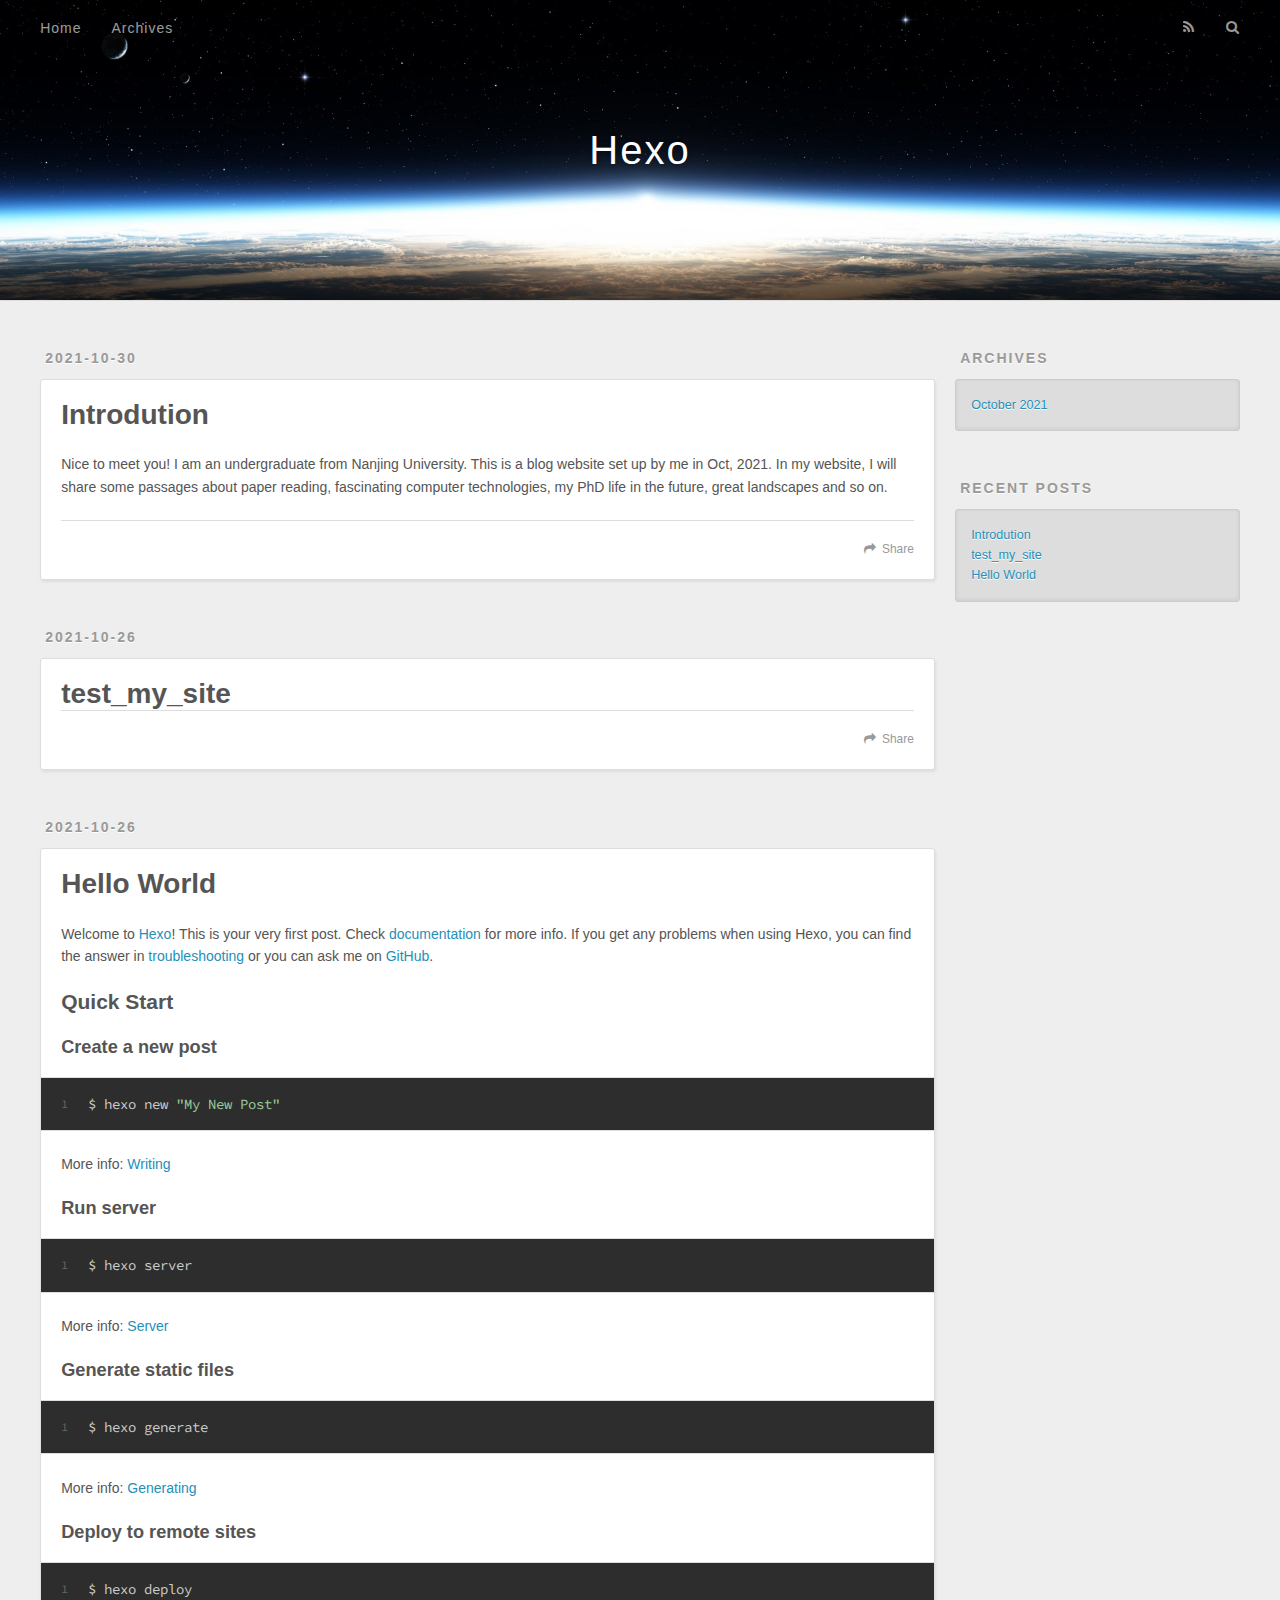
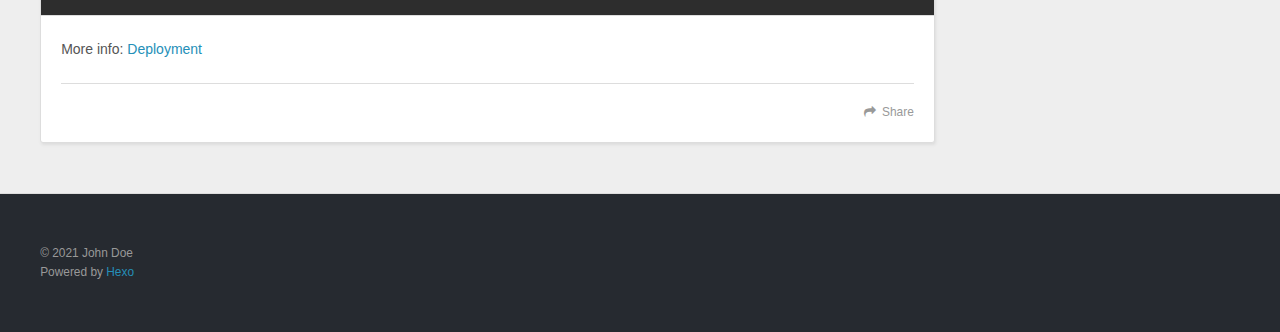
==== index.html @ 1143fb57 "Site updated: 2021-10-30 16:58:12" ====
<!DOCTYPE html>
<html>
<head>
  <meta charset="utf-8">
  

  
  <title>Hexo</title>
  <meta name="viewport" content="width=device-width, initial-scale=1, maximum-scale=1">
  <meta property="og:type" content="website">
<meta property="og:title" content="Hexo">
<meta property="og:url" content="http://example.com/index.html">
<meta property="og:site_name" content="Hexo">
<meta property="og:locale" content="en_US">
<meta property="article:author" content="John Doe">
<meta name="twitter:card" content="summary">
  
    <link rel="alternate" href="/atom.xml" title="Hexo" type="application/atom+xml">
  
  
    <link rel="icon" href="/favicon.png">
  
  
    <link href="//fonts.googleapis.com/css?family=Source+Code+Pro" rel="stylesheet" type="text/css">
  
  
<link rel="stylesheet" href="/css/style.css">

<meta name="generator" content="Hexo 5.4.0"></head>

<body>
  <div id="container">
    <div id="wrap">
      <header id="header">
  <div id="banner"></div>
  <div id="header-outer" class="outer">
    <div id="header-title" class="inner">
      <h1 id="logo-wrap">
        <a href="/" id="logo">Hexo</a>
      </h1>
      
    </div>
    <div id="header-inner" class="inner">
      <nav id="main-nav">
        <a id="main-nav-toggle" class="nav-icon"></a>
        
          <a class="main-nav-link" href="/">Home</a>
        
          <a class="main-nav-link" href="/archives">Archives</a>
        
      </nav>
      <nav id="sub-nav">
        
          <a id="nav-rss-link" class="nav-icon" href="/atom.xml" title="RSS Feed"></a>
        
        <a id="nav-search-btn" class="nav-icon" title="Search"></a>
      </nav>
      <div id="search-form-wrap">
        <form action="//google.com/search" method="get" accept-charset="UTF-8" class="search-form"><input type="search" name="q" class="search-form-input" placeholder="Search"><button type="submit" class="search-form-submit">&#xF002;</button><input type="hidden" name="sitesearch" value="http://example.com"></form>
      </div>
    </div>
  </div>
</header>
      <div class="outer">
        <section id="main">
  
    <article id="post-Introdution" class="article article-type-post" itemscope itemprop="blogPost">
  <div class="article-meta">
    <a href="/2021/10/30/Introdution/" class="article-date">
  <time datetime="2021-10-30T08:50:25.000Z" itemprop="datePublished">2021-10-30</time>
</a>
    
  </div>
  <div class="article-inner">
    
    
      <header class="article-header">
        
  
    <h1 itemprop="name">
      <a class="article-title" href="/2021/10/30/Introdution/">Introdution</a>
    </h1>
  

      </header>
    
    <div class="article-entry" itemprop="articleBody">
      
        <p>Nice to meet you! I am an undergraduate from Nanjing University. This is a blog website set up by me in Oct, 2021. In my website, I will share some passages about paper reading, fascinating computer technologies, my PhD life in the future, great landscapes and so on.</p>

      
    </div>
    <footer class="article-footer">
      <a data-url="http://example.com/2021/10/30/Introdution/" data-id="ckvdkkvrv0000c0wf8b91f8zm" class="article-share-link">Share</a>
      
      
    </footer>
  </div>
  
</article>


  
    <article id="post-test-my-site" class="article article-type-post" itemscope itemprop="blogPost">
  <div class="article-meta">
    <a href="/2021/10/26/test-my-site/" class="article-date">
  <time datetime="2021-10-26T13:44:28.000Z" itemprop="datePublished">2021-10-26</time>
</a>
    
  </div>
  <div class="article-inner">
    
    
      <header class="article-header">
        
  
    <h1 itemprop="name">
      <a class="article-title" href="/2021/10/26/test-my-site/">test_my_site</a>
    </h1>
  

      </header>
    
    <div class="article-entry" itemprop="articleBody">
      
        
      
    </div>
    <footer class="article-footer">
      <a data-url="http://example.com/2021/10/26/test-my-site/" data-id="ckvdivltd0001nwwf3tfne2uu" class="article-share-link">Share</a>
      
      
    </footer>
  </div>
  
</article>


  
    <article id="post-hello-world" class="article article-type-post" itemscope itemprop="blogPost">
  <div class="article-meta">
    <a href="/2021/10/26/hello-world/" class="article-date">
  <time datetime="2021-10-26T13:43:31.208Z" itemprop="datePublished">2021-10-26</time>
</a>
    
  </div>
  <div class="article-inner">
    
    
      <header class="article-header">
        
  
    <h1 itemprop="name">
      <a class="article-title" href="/2021/10/26/hello-world/">Hello World</a>
    </h1>
  

      </header>
    
    <div class="article-entry" itemprop="articleBody">
      
        <p>Welcome to <a target="_blank" rel="noopener" href="https://hexo.io/">Hexo</a>! This is your very first post. Check <a target="_blank" rel="noopener" href="https://hexo.io/docs/">documentation</a> for more info. If you get any problems when using Hexo, you can find the answer in <a target="_blank" rel="noopener" href="https://hexo.io/docs/troubleshooting.html">troubleshooting</a> or you can ask me on <a target="_blank" rel="noopener" href="https://github.com/hexojs/hexo/issues">GitHub</a>.</p>
<h2 id="Quick-Start"><a href="#Quick-Start" class="headerlink" title="Quick Start"></a>Quick Start</h2><h3 id="Create-a-new-post"><a href="#Create-a-new-post" class="headerlink" title="Create a new post"></a>Create a new post</h3><figure class="highlight bash"><table><tr><td class="gutter"><pre><span class="line">1</span><br></pre></td><td class="code"><pre><span class="line">$ hexo new <span class="string">&quot;My New Post&quot;</span></span><br></pre></td></tr></table></figure>

<p>More info: <a target="_blank" rel="noopener" href="https://hexo.io/docs/writing.html">Writing</a></p>
<h3 id="Run-server"><a href="#Run-server" class="headerlink" title="Run server"></a>Run server</h3><figure class="highlight bash"><table><tr><td class="gutter"><pre><span class="line">1</span><br></pre></td><td class="code"><pre><span class="line">$ hexo server</span><br></pre></td></tr></table></figure>

<p>More info: <a target="_blank" rel="noopener" href="https://hexo.io/docs/server.html">Server</a></p>
<h3 id="Generate-static-files"><a href="#Generate-static-files" class="headerlink" title="Generate static files"></a>Generate static files</h3><figure class="highlight bash"><table><tr><td class="gutter"><pre><span class="line">1</span><br></pre></td><td class="code"><pre><span class="line">$ hexo generate</span><br></pre></td></tr></table></figure>

<p>More info: <a target="_blank" rel="noopener" href="https://hexo.io/docs/generating.html">Generating</a></p>
<h3 id="Deploy-to-remote-sites"><a href="#Deploy-to-remote-sites" class="headerlink" title="Deploy to remote sites"></a>Deploy to remote sites</h3><figure class="highlight bash"><table><tr><td class="gutter"><pre><span class="line">1</span><br></pre></td><td class="code"><pre><span class="line">$ hexo deploy</span><br></pre></td></tr></table></figure>

<p>More info: <a target="_blank" rel="noopener" href="https://hexo.io/docs/one-command-deployment.html">Deployment</a></p>

      
    </div>
    <footer class="article-footer">
      <a data-url="http://example.com/2021/10/26/hello-world/" data-id="ckvdivlt80000nwwfes8xe1aj" class="article-share-link">Share</a>
      
      
    </footer>
  </div>
  
</article>


  


</section>
        
          <aside id="sidebar">
  
    

  
    

  
    
  
    
  <div class="widget-wrap">
    <h3 class="widget-title">Archives</h3>
    <div class="widget">
      <ul class="archive-list"><li class="archive-list-item"><a class="archive-list-link" href="/archives/2021/10/">October 2021</a></li></ul>
    </div>
  </div>


  
    
  <div class="widget-wrap">
    <h3 class="widget-title">Recent Posts</h3>
    <div class="widget">
      <ul>
        
          <li>
            <a href="/2021/10/30/Introdution/">Introdution</a>
          </li>
        
          <li>
            <a href="/2021/10/26/test-my-site/">test_my_site</a>
          </li>
        
          <li>
            <a href="/2021/10/26/hello-world/">Hello World</a>
          </li>
        
      </ul>
    </div>
  </div>

  
</aside>
        
      </div>
      <footer id="footer">
  
  <div class="outer">
    <div id="footer-info" class="inner">
      &copy; 2021 John Doe<br>
      Powered by <a href="http://hexo.io/" target="_blank">Hexo</a>
    </div>
  </div>
</footer>
    </div>
    <nav id="mobile-nav">
  
    <a href="/" class="mobile-nav-link">Home</a>
  
    <a href="/archives" class="mobile-nav-link">Archives</a>
  
</nav>
    

<script src="//ajax.googleapis.com/ajax/libs/jquery/2.0.3/jquery.min.js"></script>


  
<link rel="stylesheet" href="/fancybox/jquery.fancybox.css">

  
<script src="/fancybox/jquery.fancybox.pack.js"></script>




<script src="/js/script.js"></script>




  </div>
</body>
</html>
---- css/style.css ----
body {
  width: 100%;
}
body:before,
body:after {
  content: "";
  display: table;
}
body:after {
  clear: both;
}
html,
body,
div,
span,
applet,
object,
iframe,
h1,
h2,
h3,
h4,
h5,
h6,
p,
blockquote,
pre,
a,
abbr,
acronym,
address,
big,
cite,
code,
del,
dfn,
em,
img,
ins,
kbd,
q,
s,
samp,
small,
strike,
strong,
sub,
sup,
tt,
var,
dl,
dt,
dd,
ol,
ul,
li,
fieldset,
form,
label,
legend,
table,
caption,
tbody,
tfoot,
thead,
tr,
th,
td {
  margin: 0;
  padding: 0;
  border: 0;
  outline: 0;
  font-weight: inherit;
  font-style: inherit;
  font-family: inherit;
  font-size: 100%;
  vertical-align: baseline;
}
body {
  line-height: 1;
  color: #000;
  background: #fff;
}
ol,
ul {
  list-style: none;
}
table {
  border-collapse: separate;
  border-spacing: 0;
  vertical-align: middle;
}
caption,
th,
td {
  text-align: left;
  font-weight: normal;
  vertical-align: middle;
}
a img {
  border: none;
}
input,
button {
  margin: 0;
  padding: 0;
}
input::-moz-focus-inner,
button::-moz-focus-inner {
  border: 0;
  padding: 0;
}
@font-face {
  font-family: FontAwesome;
  font-style: normal;
  font-weight: normal;
  src: url("fonts/fontawesome-webfont.eot?v=#4.0.3");
  src: url("fonts/fontawesome-webfont.eot?#iefix&v=#4.0.3") format("embedded-opentype"), url("fonts/fontawesome-webfont.woff?v=#4.0.3") format("woff"), url("fonts/fontawesome-webfont.ttf?v=#4.0.3") format("truetype"), url("fonts/fontawesome-webfont.svg#fontawesomeregular?v=#4.0.3") format("svg");
}
html,
body,
#container {
  height: 100%;
}
body {
  background: #eee;
  font: 14px -apple-system, BlinkMacSystemFont, "Segoe UI", "Roboto", "Oxygen", "Ubuntu", "Cantarell", "Fira Sans", "Droid Sans", "Helvetica Neue", sans-serif;
  -webkit-text-size-adjust: 100%;
}
.outer {
  max-width: 1220px;
  margin: 0 auto;
  padding: 0 20px;
}
.outer:before,
.outer:after {
  content: "";
  display: table;
}
.outer:after {
  clear: both;
}
.inner {
  display: inline;
  float: left;
  width: 98.33333333333333%;
  margin: 0 0.833333333333333%;
}
.left,
.alignleft {
  float: left;
}
.right,
.alignright {
  float: right;
}
.clear {
  clear: both;
}
#container {
  position: relative;
}
.mobile-nav-on {
  overflow: hidden;
}
#wrap {
  height: 100%;
  width: 100%;
  position: absolute;
  top: 0;
  left: 0;
  -webkit-transition: 0.2s ease-out;
  -moz-transition: 0.2s ease-out;
  -ms-transition: 0.2s ease-out;
  transition: 0.2s ease-out;
  z-index: 1;
  background: #eee;
}
.mobile-nav-on #wrap {
  left: 280px;
}
@media screen and (min-width: 768px) {
  #main {
    display: inline;
    float: left;
    width: 73.33333333333333%;
    margin: 0 0.833333333333333%;
  }
}
.article-date,
.article-category-link,
.archive-year,
.widget-title {
  text-decoration: none;
  text-transform: uppercase;
  letter-spacing: 2px;
  color: #999;
  margin-bottom: 1em;
  margin-left: 5px;
  line-height: 1em;
  text-shadow: 0 1px #fff;
  font-weight: bold;
}
.article-inner,
.archive-article-inner {
  background: #fff;
  -webkit-box-shadow: 1px 2px 3px #ddd;
  box-shadow: 1px 2px 3px #ddd;
  border: 1px solid #ddd;
  border-radius: 3px;
}
.article-entry h1,
.widget h1 {
  font-size: 2em;
}
.article-entry h2,
.widget h2 {
  font-size: 1.5em;
}
.article-entry h3,
.widget h3 {
  font-size: 1.3em;
}
.article-entry h4,
.widget h4 {
  font-size: 1.2em;
}
.article-entry h5,
.widget h5 {
  font-size: 1em;
}
.article-entry h6,
.widget h6 {
  font-size: 1em;
  color: #999;
}
.article-entry hr,
.widget hr {
  border: 1px dashed #ddd;
}
.article-entry strong,
.widget strong {
  font-weight: bold;
}
.article-entry em,
.widget em,
.article-entry cite,
.widget cite {
  font-style: italic;
}
.article-entry sup,
.widget sup,
.article-entry sub,
.widget sub {
  font-size: 0.75em;
  line-height: 0;
  position: relative;
  vertical-align: baseline;
}
.article-entry sup,
.widget sup {
  top: -0.5em;
}
.article-entry sub,
.widget sub {
  bottom: -0.2em;
}
.article-entry small,
.widget small {
  font-size: 0.85em;
}
.article-entry acronym,
.widget acronym,
.article-entry abbr,
.widget abbr {
  border-bottom: 1px dotted;
}
.article-entry ul,
.widget ul,
.article-entry ol,
.widget ol,
.article-entry dl,
.widget dl {
  margin: 0 20px;
  line-height: 1.6em;
}
.article-entry ul ul,
.widget ul ul,
.article-entry ol ul,
.widget ol ul,
.article-entry ul ol,
.widget ul ol,
.article-entry ol ol,
.widget ol ol {
  margin-top: 0;
  margin-bottom: 0;
}
.article-entry ul,
.widget ul {
  list-style: disc;
}
.article-entry ol,
.widget ol {
  list-style: decimal;
}
.article-entry dt,
.widget dt {
  font-weight: bold;
}
#header {
  height: 300px;
  position: relative;
  border-bottom: 1px solid #ddd;
}
#header:before,
#header:after {
  content: "";
  position: absolute;
  left: 0;
  right: 0;
  height: 40px;
}
#header:before {
  top: 0;
  background: -webkit-linear-gradient(rgba(0,0,0,0.2), transparent);
  background: -moz-linear-gradient(rgba(0,0,0,0.2), transparent);
  background: -ms-linear-gradient(rgba(0,0,0,0.2), transparent);
  background: linear-gradient(rgba(0,0,0,0.2), transparent);
}
#header:after {
  bottom: 0;
  background: -webkit-linear-gradient(transparent, rgba(0,0,0,0.2));
  background: -moz-linear-gradient(transparent, rgba(0,0,0,0.2));
  background: -ms-linear-gradient(transparent, rgba(0,0,0,0.2));
  background: linear-gradient(transparent, rgba(0,0,0,0.2));
}
#header-outer {
  height: 100%;
  position: relative;
}
#header-inner {
  position: relative;
  overflow: hidden;
}
#banner {
  position: absolute;
  top: 0;
  left: 0;
  width: 100%;
  height: 100%;
  background: url("images/banner.jpg") center #000;
  -webkit-background-size: cover;
  -moz-background-size: cover;
  background-size: cover;
  z-index: -1;
}
#header-title {
  text-align: center;
  height: 40px;
  position: absolute;
  top: 50%;
  left: 0;
  margin-top: -20px;
}
#logo,
#subtitle {
  text-decoration: none;
  color: #fff;
  font-weight: 300;
  text-shadow: 0 1px 4px rgba(0,0,0,0.3);
}
#logo {
  font-size: 40px;
  line-height: 40px;
  letter-spacing: 2px;
}
#subtitle {
  font-size: 16px;
  line-height: 16px;
  letter-spacing: 1px;
}
#subtitle-wrap {
  margin-top: 16px;
}
#main-nav {
  float: left;
  margin-left: -15px;
}
.nav-icon,
.main-nav-link {
  float: left;
  color: #fff;
  opacity: 0.6;
  text-decoration: none;
  text-shadow: 0 1px rgba(0,0,0,0.2);
  -webkit-transition: opacity 0.2s;
  -moz-transition: opacity 0.2s;
  -ms-transition: opacity 0.2s;
  transition: opacity 0.2s;
  display: block;
  padding: 20px 15px;
}
.nav-icon:hover,
.main-nav-link:hover {
  opacity: 1;
}
.nav-icon {
  font-family: FontAwesome;
  text-align: center;
  font-size: 14px;
  width: 14px;
  height: 14px;
  padding: 20px 15px;
  position: relative;
  cursor: pointer;
}
.main-nav-link {
  font-weight: 300;
  letter-spacing: 1px;
}
@media screen and (max-width: 479px) {
  .main-nav-link {
    display: none;
  }
}
#main-nav-toggle {
  display: none;
}
#main-nav-toggle:before {
  content: "\f0c9";
}
@media screen and (max-width: 479px) {
  #main-nav-toggle {
    display: block;
  }
}
#sub-nav {
  float: right;
  margin-right: -15px;
}
#nav-rss-link:before {
  content: "\f09e";
}
#nav-search-btn:before {
  content: "\f002";
}
#search-form-wrap {
  position: absolute;
  top: 15px;
  width: 150px;
  height: 30px;
  right: -150px;
  opacity: 0;
  -webkit-transition: 0.2s ease-out;
  -moz-transition: 0.2s ease-out;
  -ms-transition: 0.2s ease-out;
  transition: 0.2s ease-out;
}
#search-form-wrap.on {
  opacity: 1;
  right: 0;
}
@media screen and (max-width: 479px) {
  #search-form-wrap {
    width: 100%;
    right: -100%;
  }
}
.search-form {
  position: absolute;
  top: 0;
  left: 0;
  right: 0;
  background: #fff;
  padding: 5px 15px;
  border-radius: 15px;
  -webkit-box-shadow: 0 0 10px rgba(0,0,0,0.3);
  box-shadow: 0 0 10px rgba(0,0,0,0.3);
}
.search-form-input {
  border: none;
  background: none;
  color: #555;
  width: 100%;
  font: 13px -apple-system, BlinkMacSystemFont, "Segoe UI", "Roboto", "Oxygen", "Ubuntu", "Cantarell", "Fira Sans", "Droid Sans", "Helvetica Neue", sans-serif;
  outline: none;
}
.search-form-input::-webkit-search-results-decoration,
.search-form-input::-webkit-search-cancel-button {
  -webkit-appearance: none;
}
.search-form-submit {
  position: absolute;
  top: 50%;
  right: 10px;
  margin-top: -7px;
  font: 13px FontAwesome;
  border: none;
  background: none;
  color: #bbb;
  cursor: pointer;
}
.search-form-submit:hover,
.search-form-submit:focus {
  color: #777;
}
.article {
  margin: 50px 0;
}
.article-inner {
  overflow: hidden;
}
.article-meta:before,
.article-meta:after {
  content: "";
  display: table;
}
.article-meta:after {
  clear: both;
}
.article-date {
  float: left;
}
.article-category {
  float: left;
  line-height: 1em;
  color: #ccc;
  text-shadow: 0 1px #fff;
  margin-left: 8px;
}
.article-category:before {
  content: "\2022";
}
.article-category-link {
  margin: 0 12px 1em;
}
.article-header {
  padding: 20px 20px 0;
}
.article-title {
  text-decoration: none;
  font-size: 2em;
  font-weight: bold;
  color: #555;
  line-height: 1.1em;
  -webkit-transition: color 0.2s;
  -moz-transition: color 0.2s;
  -ms-transition: color 0.2s;
  transition: color 0.2s;
}
a.article-title:hover {
  color: #258fb8;
}
.article-entry {
  color: #555;
  padding: 0 20px;
}
.article-entry:before,
.article-entry:after {
  content: "";
  display: table;
}
.article-entry:after {
  clear: both;
}
.article-entry p,
.article-entry table {
  line-height: 1.6em;
  margin: 1.6em 0;
}
.article-entry h1,
.article-entry h2,
.article-entry h3,
.article-entry h4,
.article-entry h5,
.article-entry h6 {
  font-weight: bold;
}
.article-entry h1,
.article-entry h2,
.article-entry h3,
.article-entry h4,
.article-entry h5,
.article-entry h6 {
  line-height: 1.1em;
  margin: 1.1em 0;
}
.article-entry a {
  color: #258fb8;
  text-decoration: none;
}
.article-entry a:hover {
  text-decoration: underline;
}
.article-entry ul,
.article-entry ol,
.article-entry dl {
  margin-top: 1.6em;
  margin-bottom: 1.6em;
}
.article-entry img,
.article-entry video {
  max-width: 100%;
  height: auto;
  display: block;
  margin: auto;
}
.article-entry iframe {
  border: none;
}
.article-entry table {
  width: 100%;
  border-collapse: collapse;
  border-spacing: 0;
}
.article-entry th {
  font-weight: bold;
  border-bottom: 3px solid #ddd;
  padding-bottom: 0.5em;
}
.article-entry td {
  border-bottom: 1px solid #ddd;
  padding: 10px 0;
}
.article-entry blockquote {
  font-family: Georgia, "Times New Roman", serif;
  font-size: 1.4em;
  margin: 1.6em 20px;
  text-align: center;
}
.article-entry blockquote footer {
  font-size: 14px;
  margin: 1.6em 0;
  font-family: -apple-system, BlinkMacSystemFont, "Segoe UI", "Roboto", "Oxygen", "Ubuntu", "Cantarell", "Fira Sans", "Droid Sans", "Helvetica Neue", sans-serif;
}
.article-entry blockquote footer cite:before {
  content: "—";
  padding: 0 0.5em;
}
.article-entry .pullquote {
  text-align: left;
  width: 45%;
  margin: 0;
}
.article-entry .pullquote.left {
  margin-left: 0.5em;
  margin-right: 1em;
}
.article-entry .pullquote.right {
  margin-right: 0.5em;
  margin-left: 1em;
}
.article-entry .caption {
  color: #999;
  display: block;
  font-size: 0.9em;
  margin-top: 0.5em;
  position: relative;
  text-align: center;
}
.article-entry .video-container {
  position: relative;
  padding-top: 56.25%;
  height: 0;
  overflow: hidden;
}
.article-entry .video-container iframe,
.article-entry .video-container object,
.article-entry .video-container embed {
  position: absolute;
  top: 0;
  left: 0;
  width: 100%;
  height: 100%;
  margin-top: 0;
}
.article-more-link a {
  display: inline-block;
  line-height: 1em;
  padding: 6px 15px;
  border-radius: 15px;
  background: #eee;
  color: #999;
  text-shadow: 0 1px #fff;
  text-decoration: none;
}
.article-more-link a:hover {
  background: #258fb8;
  color: #fff;
  text-decoration: none;
  text-shadow: 0 1px #1e7293;
}
.article-footer {
  font-size: 0.85em;
  line-height: 1.6em;
  border-top: 1px solid #ddd;
  padding-top: 1.6em;
  margin: 0 20px 20px;
}
.article-footer:before,
.article-footer:after {
  content: "";
  display: table;
}
.article-footer:after {
  clear: both;
}
.article-footer a {
  color: #999;
  text-decoration: none;
}
.article-footer a:hover {
  color: #555;
}
.article-tag-list-item {
  float: left;
  margin-right: 10px;
}
.article-tag-list-link:before {
  content: "#";
}
.article-comment-link {
  float: right;
}
.article-comment-link:before {
  content: "\f075";
  font-family: FontAwesome;
  padding-right: 8px;
}
.article-share-link {
  cursor: pointer;
  float: right;
  margin-left: 20px;
}
.article-share-link:before {
  content: "\f064";
  font-family: FontAwesome;
  padding-right: 6px;
}
#article-nav {
  position: relative;
}
#article-nav:before,
#article-nav:after {
  content: "";
  display: table;
}
#article-nav:after {
  clear: both;
}
@media screen and (min-width: 768px) {
  #article-nav {
    margin: 50px 0;
  }
  #article-nav:before {
    width: 8px;
    height: 8px;
    position: absolute;
    top: 50%;
    left: 50%;
    margin-top: -4px;
    margin-left: -4px;
    content: "";
    border-radius: 50%;
    background: #ddd;
    -webkit-box-shadow: 0 1px 2px #fff;
    box-shadow: 0 1px 2px #fff;
  }
}
.article-nav-link-wrap {
  text-decoration: none;
  text-shadow: 0 1px #fff;
  color: #999;
  -webkit-box-sizing: border-box;
  -moz-box-sizing: border-box;
  box-sizing: border-box;
  margin-top: 50px;
  text-align: center;
  display: block;
}
.article-nav-link-wrap:hover {
  color: #555;
}
@media screen and (min-width: 768px) {
  .article-nav-link-wrap {
    width: 50%;
    margin-top: 0;
  }
}
@media screen and (min-width: 768px) {
  #article-nav-newer {
    float: left;
    text-align: right;
    padding-right: 20px;
  }
}
@media screen and (min-width: 768px) {
  #article-nav-older {
    float: right;
    text-align: left;
    padding-left: 20px;
  }
}
.article-nav-caption {
  text-transform: uppercase;
  letter-spacing: 2px;
  color: #ddd;
  line-height: 1em;
  font-weight: bold;
}
#article-nav-newer .article-nav-caption {
  margin-right: -2px;
}
.article-nav-title {
  font-size: 0.85em;
  line-height: 1.6em;
  margin-top: 0.5em;
}
.article-share-box {
  position: absolute;
  display: none;
  background: #fff;
  -webkit-box-shadow: 1px 2px 10px rgba(0,0,0,0.2);
  box-shadow: 1px 2px 10px rgba(0,0,0,0.2);
  border-radius: 3px;
  margin-left: -145px;
  overflow: hidden;
  z-index: 1;
}
.article-share-box.on {
  display: block;
}
.article-share-input {
  width: 100%;
  background: none;
  -webkit-box-sizing: border-box;
  -moz-box-sizing: border-box;
  box-sizing: border-box;
  font: 14px -apple-system, BlinkMacSystemFont, "Segoe UI", "Roboto", "Oxygen", "Ubuntu", "Cantarell", "Fira Sans", "Droid Sans", "Helvetica Neue", sans-serif;
  padding: 0 15px;
  color: #555;
  outline: none;
  border: 1px solid #ddd;
  border-radius: 3px 3px 0 0;
  height: 36px;
  line-height: 36px;
}
.article-share-links {
  background: #eee;
}
.article-share-links:before,
.article-share-links:after {
  content: "";
  display: table;
}
.article-share-links:after {
  clear: both;
}
.article-share-twitter,
.article-share-facebook,
.article-share-pinterest,
.article-share-google {
  width: 50px;
  height: 36px;
  display: block;
  float: left;
  position: relative;
  color: #999;
  text-shadow: 0 1px #fff;
}
.article-share-twitter:before,
.article-share-facebook:before,
.article-share-pinterest:before,
.article-share-google:before {
  font-size: 20px;
  font-family: FontAwesome;
  width: 20px;
  height: 20px;
  position: absolute;
  top: 50%;
  left: 50%;
  margin-top: -10px;
  margin-left: -10px;
  text-align: center;
}
.article-share-twitter:hover,
.article-share-facebook:hover,
.article-share-pinterest:hover,
.article-share-google:hover {
  color: #fff;
}
.article-share-twitter:before {
  content: "\f099";
}
.article-share-twitter:hover {
  background: #00aced;
  text-shadow: 0 1px #008abe;
}
.article-share-facebook:before {
  content: "\f09a";
}
.article-share-facebook:hover {
  background: #3b5998;
  text-shadow: 0 1px #2f477a;
}
.article-share-pinterest:before {
  content: "\f0d2";
}
.article-share-pinterest:hover {
  background: #cb2027;
  text-shadow: 0 1px #a21a1f;
}
.article-share-google:before {
  content: "\f0d5";
}
.article-share-google:hover {
  background: #dd4b39;
  text-shadow: 0 1px #be3221;
}
.article-gallery {
  background: #000;
  position: relative;
}
.article-gallery-photos {
  position: relative;
  overflow: hidden;
}
.article-gallery-img {
  display: none;
  max-width: 100%;
}
.article-gallery-img:first-child {
  display: block;
}
.article-gallery-img.loaded {
  position: absolute;
  display: block;
}
.article-gallery-img img {
  display: block;
  max-width: 100%;
  margin: 0 auto;
}
#comments {
  background: #fff;
  -webkit-box-shadow: 1px 2px 3px #ddd;
  box-shadow: 1px 2px 3px #ddd;
  padding: 20px;
  border: 1px solid #ddd;
  border-radius: 3px;
  margin: 50px 0;
}
#comments a {
  color: #258fb8;
}
.archives-wrap {
  margin: 50px 0;
}
.archives:before,
.archives:after {
  content: "";
  display: table;
}
.archives:after {
  clear: both;
}
.archive-year-wrap {
  margin-bottom: 1em;
}
.archives {
  -webkit-column-gap: 10px;
  -moz-column-gap: 10px;
  column-gap: 10px;
}
@media screen and (min-width: 480px) and (max-width: 767px) {
  .archives {
    -webkit-column-count: 2;
    -moz-column-count: 2;
    column-count: 2;
  }
}
@media screen and (min-width: 768px) {
  .archives {
    -webkit-column-count: 3;
    -moz-column-count: 3;
    column-count: 3;
  }
}
.archive-article {
  -webkit-column-break-inside: avoid;
  page-break-inside: avoid;
  overflow: hidden;
  break-inside: avoid-column;
}
.archive-article-inner {
  padding: 10px;
  margin-bottom: 15px;
}
.archive-article-title {
  text-decoration: none;
  font-weight: bold;
  color: #555;
  -webkit-transition: color 0.2s;
  -moz-transition: color 0.2s;
  -ms-transition: color 0.2s;
  transition: color 0.2s;
  line-height: 1.6em;
}
.archive-article-title:hover {
  color: #258fb8;
}
.archive-article-footer {
  margin-top: 1em;
}
.archive-article-date {
  color: #999;
  text-decoration: none;
  font-size: 0.85em;
  line-height: 1em;
  margin-bottom: 0.5em;
  display: block;
}
#page-nav {
  margin: 50px auto;
  background: #fff;
  -webkit-box-shadow: 1px 2px 3px #ddd;
  box-shadow: 1px 2px 3px #ddd;
  border: 1px solid #ddd;
  border-radius: 3px;
  text-align: center;
  color: #999;
  overflow: hidden;
}
#page-nav:before,
#page-nav:after {
  content: "";
  display: table;
}
#page-nav:after {
  clear: both;
}
#page-nav a,
#page-nav span {
  padding: 10px 20px;
  line-height: 1;
  height: 2ex;
}
#page-nav a {
  color: #999;
  text-decoration: none;
}
#page-nav a:hover {
  background: #999;
  color: #fff;
}
#page-nav .prev {
  float: left;
}
#page-nav .next {
  float: right;
}
#page-nav .page-number {
  display: inline-block;
}
@media screen and (max-width: 479px) {
  #page-nav .page-number {
    display: none;
  }
}
#page-nav .current {
  color: #555;
  font-weight: bold;
}
#page-nav .space {
  color: #ddd;
}
#footer {
  background: #262a30;
  padding: 50px 0;
  border-top: 1px solid #ddd;
  color: #999;
}
#footer a {
  color: #258fb8;
  text-decoration: none;
}
#footer a:hover {
  text-decoration: underline;
}
#footer-info {
  line-height: 1.6em;
  font-size: 0.85em;
}
.article-entry pre,
.article-entry .highlight {
  background: #2d2d2d;
  margin: 0 -20px;
  padding: 15px 20px;
  border-style: solid;
  border-color: #ddd;
  border-width: 1px 0;
  overflow: auto;
  color: #ccc;
  line-height: 22.400000000000002px;
}
.article-entry .highlight .gutter pre,
.article-entry .gist .gist-file .gist-data .line-numbers {
  color: #666;
  font-size: 0.85em;
}
.article-entry pre,
.article-entry code {
  font-family: "Source Code Pro", Consolas, Monaco, Menlo, Consolas, monospace;
}
.article-entry code {
  background: #eee;
  text-shadow: 0 1px #fff;
  padding: 0 0.3em;
}
.article-entry pre code {
  background: none;
  text-shadow: none;
  padding: 0;
}
.article-entry .highlight pre {
  border: none;
  margin: 0;
  padding: 0;
}
.article-entry .highlight table {
  margin: 0;
  width: auto;
}
.article-entry .highlight td {
  border: none;
  padding: 0;
}
.article-entry .highlight figcaption {
  font-size: 0.85em;
  color: #999;
  line-height: 1em;
  margin-bottom: 1em;
}
.article-entry .highlight figcaption:before,
.article-entry .highlight figcaption:after {
  content: "";
  display: table;
}
.article-entry .highlight figcaption:after {
  clear: both;
}
.article-entry .highlight figcaption a {
  float: right;
}
.article-entry .highlight .gutter pre {
  text-align: right;
  padding-right: 20px;
}
.article-entry .highlight .line {
  height: 22.400000000000002px;
}
.article-entry .highlight .line.marked {
  background: #515151;
}
.article-entry .gist {
  margin: 0 -20px;
  border-style: solid;
  border-color: #ddd;
  border-width: 1px 0;
  background: #2d2d2d;
  padding: 15px 20px 15px 0;
}
.article-entry .gist .gist-file {
  border: none;
  font-family: "Source Code Pro", Consolas, Monaco, Menlo, Consolas, monospace;
  margin: 0;
}
.article-entry .gist .gist-file .gist-data {
  background: none;
  border: none;
}
.article-entry .gist .gist-file .gist-data .line-numbers {
  background: none;
  border: none;
  padding: 0 20px 0 0;
}
.article-entry .gist .gist-file .gist-data .line-data {
  padding: 0 !important;
}
.article-entry .gist .gist-file .highlight {
  margin: 0;
  padding: 0;
  border: none;
}
.article-entry .gist .gist-file .gist-meta {
  background: #2d2d2d;
  color: #999;
  font: 0.85em -apple-system, BlinkMacSystemFont, "Segoe UI", "Roboto", "Oxygen", "Ubuntu", "Cantarell", "Fira Sans", "Droid Sans", "Helvetica Neue", sans-serif;
  text-shadow: 0 0;
  padding: 0;
  margin-top: 1em;
  margin-left: 20px;
}
.article-entry .gist .gist-file .gist-meta a {
  color: #258fb8;
  font-weight: normal;
}
.article-entry .gist .gist-file .gist-meta a:hover {
  text-decoration: underline;
}
pre .comment,
pre .title {
  color: #999;
}
pre .variable,
pre .attribute,
pre .tag,
pre .regexp,
pre .ruby .constant,
pre .xml .tag .title,
pre .xml .pi,
pre .xml .doctype,
pre .html .doctype,
pre .css .id,
pre .css .class,
pre .css .pseudo {
  color: #f2777a;
}
pre .number,
pre .preprocessor,
pre .built_in,
pre .literal,
pre .params,
pre .constant {
  color: #f99157;
}
pre .class,
pre .ruby .class .title,
pre .css .rules .attribute {
  color: #9c9;
}
pre .string,
pre .value,
pre .inheritance,
pre .header,
pre .ruby .symbol,
pre .xml .cdata {
  color: #9c9;
}
pre .css .hexcolor {
  color: #6cc;
}
pre .function,
pre .python .decorator,
pre .python .title,
pre .ruby .function .title,
pre .ruby .title .keyword,
pre .perl .sub,
pre .javascript .title,
pre .coffeescript .title {
  color: #69c;
}
pre .keyword,
pre .javascript .function {
  color: #c9c;
}
@media screen and (max-width: 479px) {
  #mobile-nav {
    position: absolute;
    top: 0;
    left: 0;
    width: 280px;
    height: 100%;
    background: #191919;
    border-right: 1px solid #fff;
  }
}
@media screen and (max-width: 479px) {
  .mobile-nav-link {
    display: block;
    color: #999;
    text-decoration: none;
    padding: 15px 20px;
    font-weight: bold;
  }
  .mobile-nav-link:hover {
    color: #fff;
  }
}
@media screen and (min-width: 768px) {
  #sidebar {
    display: inline;
    float: left;
    width: 23.333333333333332%;
    margin: 0 0.833333333333333%;
  }
}
.widget-wrap {
  margin: 50px 0;
}
.widget {
  color: #777;
  text-shadow: 0 1px #fff;
  background: #ddd;
  -webkit-box-shadow: 0 -1px 4px #ccc inset;
  box-shadow: 0 -1px 4px #ccc inset;
  border: 1px solid #ccc;
  padding: 15px;
  border-radius: 3px;
}
.widget a {
  color: #258fb8;
  text-decoration: none;
}
.widget a:hover {
  text-decoration: underline;
}
.widget ul ul,
.widget ol ul,
.widget dl ul,
.widget ul ol,
.widget ol ol,
.widget dl ol,
.widget ul dl,
.widget ol dl,
.widget dl dl {
  margin-left: 15px;
  list-style: disc;
}
.widget {
  line-height: 1.6em;
  word-wrap: break-word;
  font-size: 0.9em;
}
.widget ul,
.widget ol {
  list-style: none;
  margin: 0;
}
.widget ul ul,
.widget ol ul,
.widget ul ol,
.widget ol ol {
  margin: 0 20px;
}
.widget ul ul,
.widget ol ul {
  list-style: disc;
}
.widget ul ol,
.widget ol ol {
  list-style: decimal;
}
.category-list-count,
.tag-list-count,
.archive-list-count {
  padding-left: 5px;
  color: #999;
  font-size: 0.85em;
}
.category-list-count:before,
.tag-list-count:before,
.archive-list-count:before {
  content: "(";
}
.category-list-count:after,
.tag-list-count:after,
.archive-list-count:after {
  content: ")";
}
.tagcloud a {
  margin-right: 5px;
  display: inline-block;
}
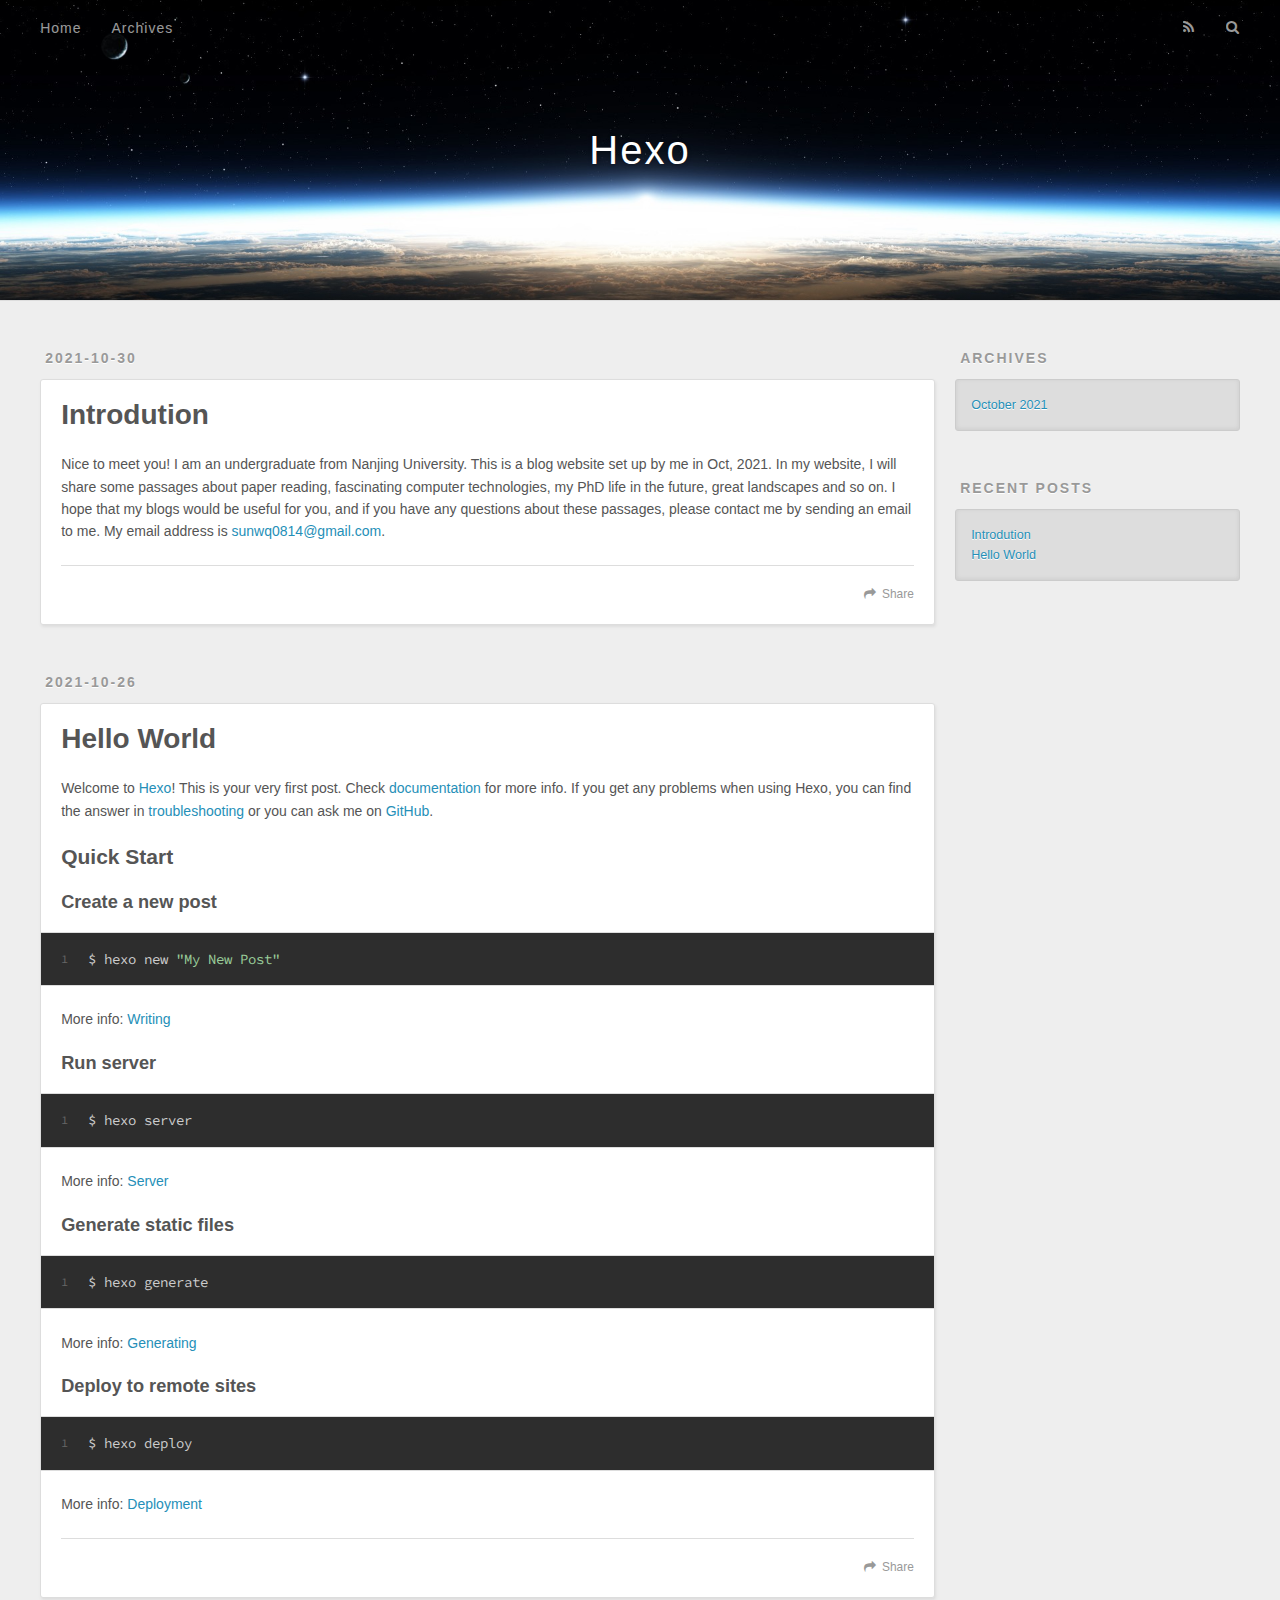
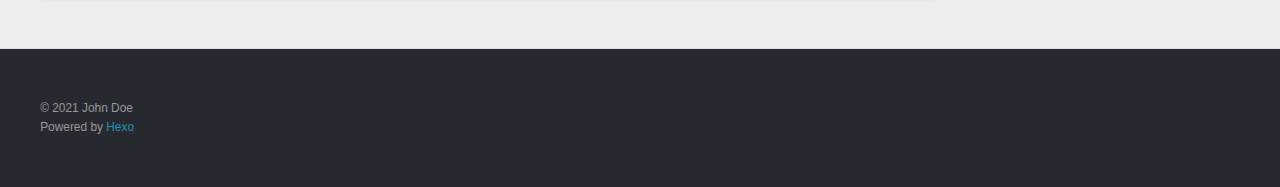
==== commit 5bc7d569: "Site updated: 2021-10-30 17:11:10" ====
--- a/index.html
+++ b/index.html
@@ -86,48 +86,12 @@
     
     <div class="article-entry" itemprop="articleBody">
       
-        <p>Nice to meet you! I am an undergraduate from Nanjing University. This is a blog website set up by me in Oct, 2021. In my website, I will share some passages about paper reading, fascinating computer technologies, my PhD life in the future, great landscapes and so on.</p>
+        <p>Nice to meet you! I am an undergraduate from Nanjing University. This is a blog website set up by me in Oct, 2021. In my website, I will share some passages about paper reading, fascinating computer technologies, my PhD life in the future, great landscapes and so on. I hope that my blogs would be useful for you, and if you have any questions about these passages, please contact me by sending an email to me. My email address is <a href="mailto:&#x73;&#117;&#x6e;&#119;&#113;&#48;&#x38;&#49;&#52;&#64;&#x67;&#109;&#x61;&#105;&#108;&#46;&#99;&#111;&#109;">&#x73;&#117;&#x6e;&#119;&#113;&#48;&#x38;&#49;&#52;&#64;&#x67;&#109;&#x61;&#105;&#108;&#46;&#99;&#111;&#109;</a>.</p>
 
       
     </div>
     <footer class="article-footer">
       <a data-url="http://example.com/2021/10/30/Introdution/" data-id="ckvdkkvrv0000c0wf8b91f8zm" class="article-share-link">Share</a>
-      
-      
-    </footer>
-  </div>
-  
-</article>
-
-
-  
-    <article id="post-test-my-site" class="article article-type-post" itemscope itemprop="blogPost">
-  <div class="article-meta">
-    <a href="/2021/10/26/test-my-site/" class="article-date">
-  <time datetime="2021-10-26T13:44:28.000Z" itemprop="datePublished">2021-10-26</time>
-</a>
-    
-  </div>
-  <div class="article-inner">
-    
-    
-      <header class="article-header">
-        
-  
-    <h1 itemprop="name">
-      <a class="article-title" href="/2021/10/26/test-my-site/">test_my_site</a>
-    </h1>
-  
-
-      </header>
-    
-    <div class="article-entry" itemprop="articleBody">
-      
-        
-      
-    </div>
-    <footer class="article-footer">
-      <a data-url="http://example.com/2021/10/26/test-my-site/" data-id="ckvdivltd0001nwwf3tfne2uu" class="article-share-link">Share</a>
       
       
     </footer>
@@ -221,10 +185,6 @@
           </li>
         
           <li>
-            <a href="/2021/10/26/test-my-site/">test_my_site</a>
-          </li>
-        
-          <li>
             <a href="/2021/10/26/hello-world/">Hello World</a>
           </li>
         
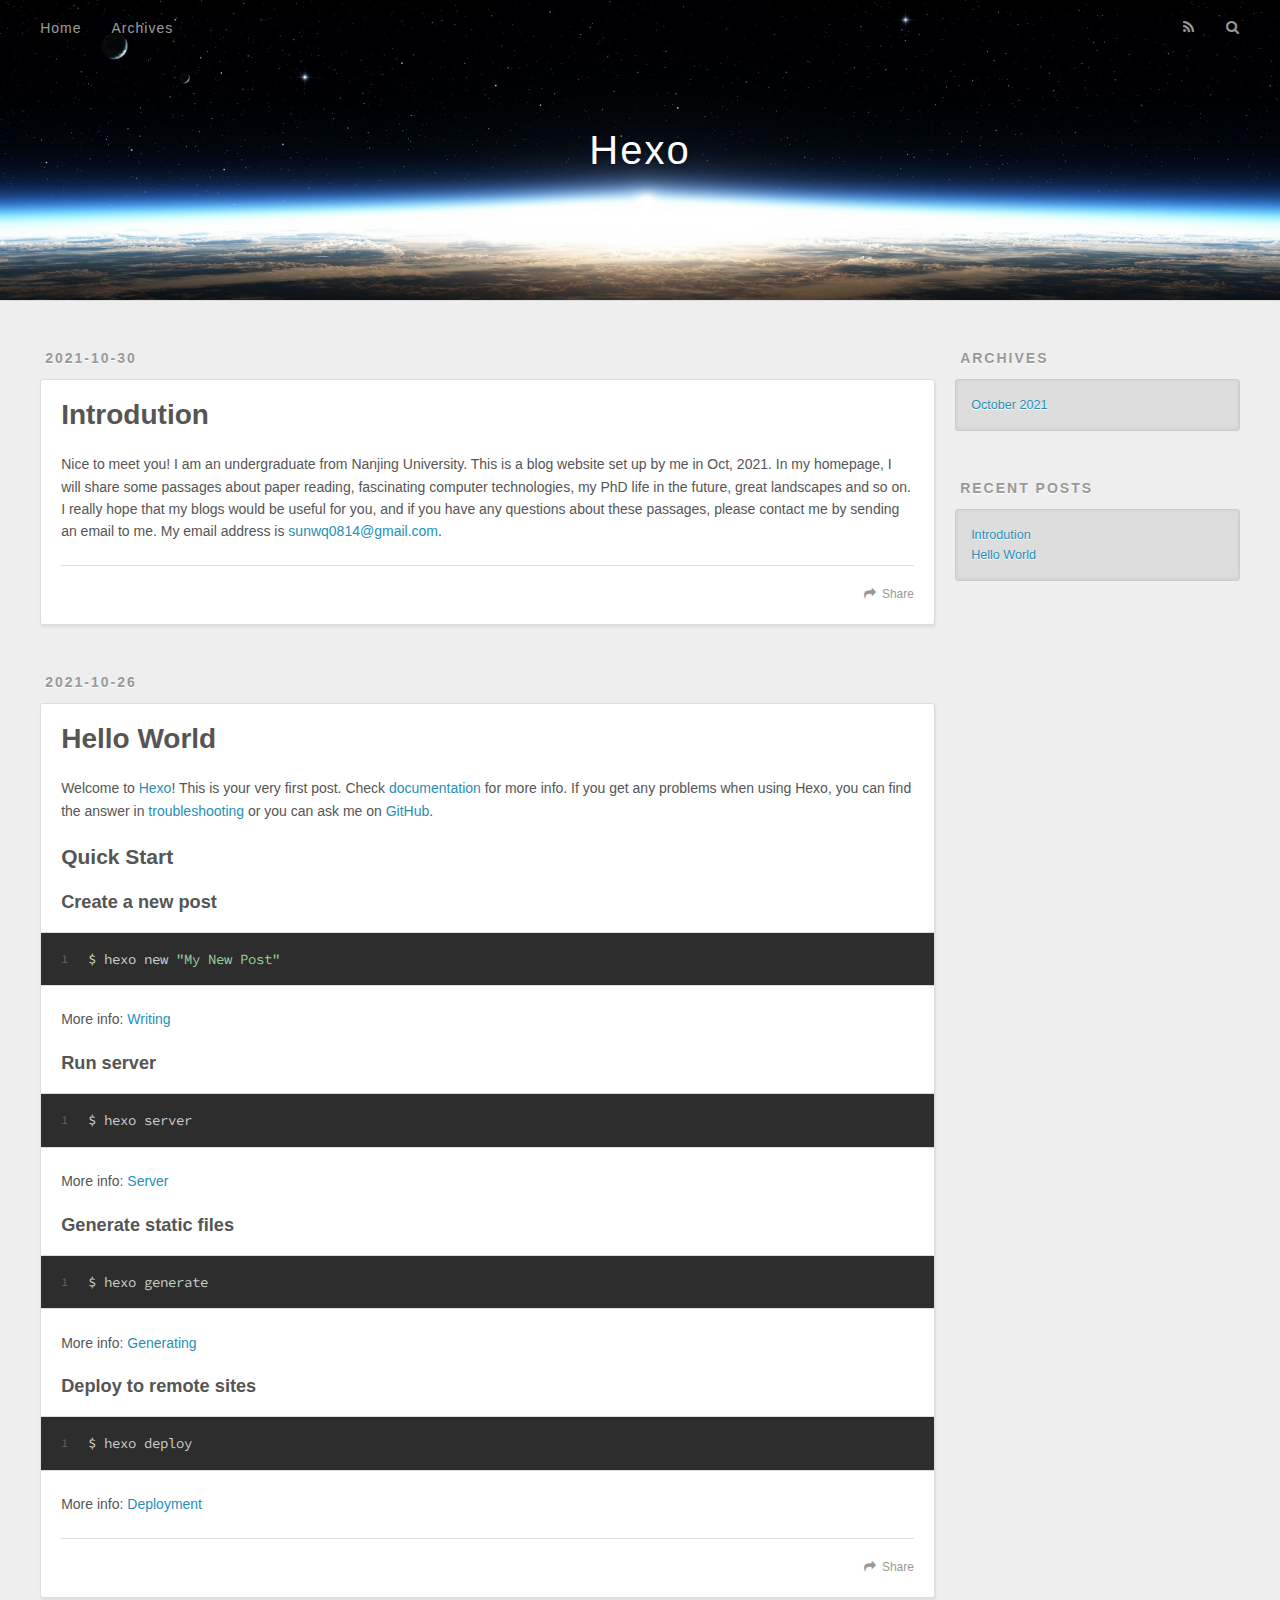
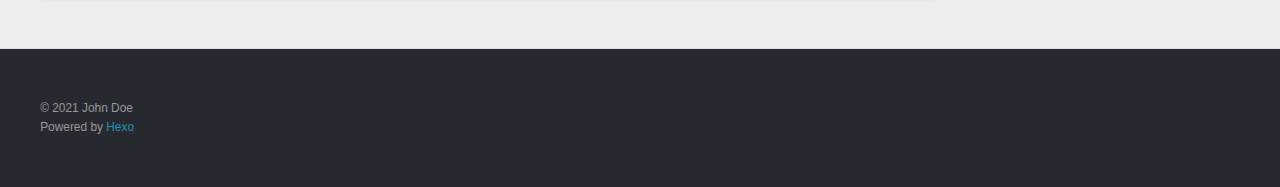
==== commit b80bde90: "Site updated: 2021-10-30 17:13:10" ====
--- a/index.html
+++ b/index.html
@@ -86,7 +86,7 @@
     
     <div class="article-entry" itemprop="articleBody">
       
-        <p>Nice to meet you! I am an undergraduate from Nanjing University. This is a blog website set up by me in Oct, 2021. In my website, I will share some passages about paper reading, fascinating computer technologies, my PhD life in the future, great landscapes and so on. I hope that my blogs would be useful for you, and if you have any questions about these passages, please contact me by sending an email to me. My email address is <a href="mailto:&#x73;&#117;&#x6e;&#119;&#113;&#48;&#x38;&#49;&#52;&#64;&#x67;&#109;&#x61;&#105;&#108;&#46;&#99;&#111;&#109;">&#x73;&#117;&#x6e;&#119;&#113;&#48;&#x38;&#49;&#52;&#64;&#x67;&#109;&#x61;&#105;&#108;&#46;&#99;&#111;&#109;</a>.</p>
+        <p>Nice to meet you! I am an undergraduate from Nanjing University. This is a blog website set up by me in Oct, 2021. In my homepage, I will share some passages about paper reading, fascinating computer technologies, my PhD life in the future, great landscapes and so on. I really hope that my blogs would be useful for you, and if you have any questions about these passages, please contact me by sending an email to me. My email address is <a href="mailto:&#x73;&#x75;&#110;&#x77;&#x71;&#48;&#x38;&#49;&#52;&#x40;&#103;&#x6d;&#x61;&#x69;&#x6c;&#x2e;&#99;&#111;&#109;">&#x73;&#x75;&#110;&#x77;&#x71;&#48;&#x38;&#49;&#52;&#x40;&#103;&#x6d;&#x61;&#x69;&#x6c;&#x2e;&#99;&#111;&#109;</a>.</p>
 
       
     </div>
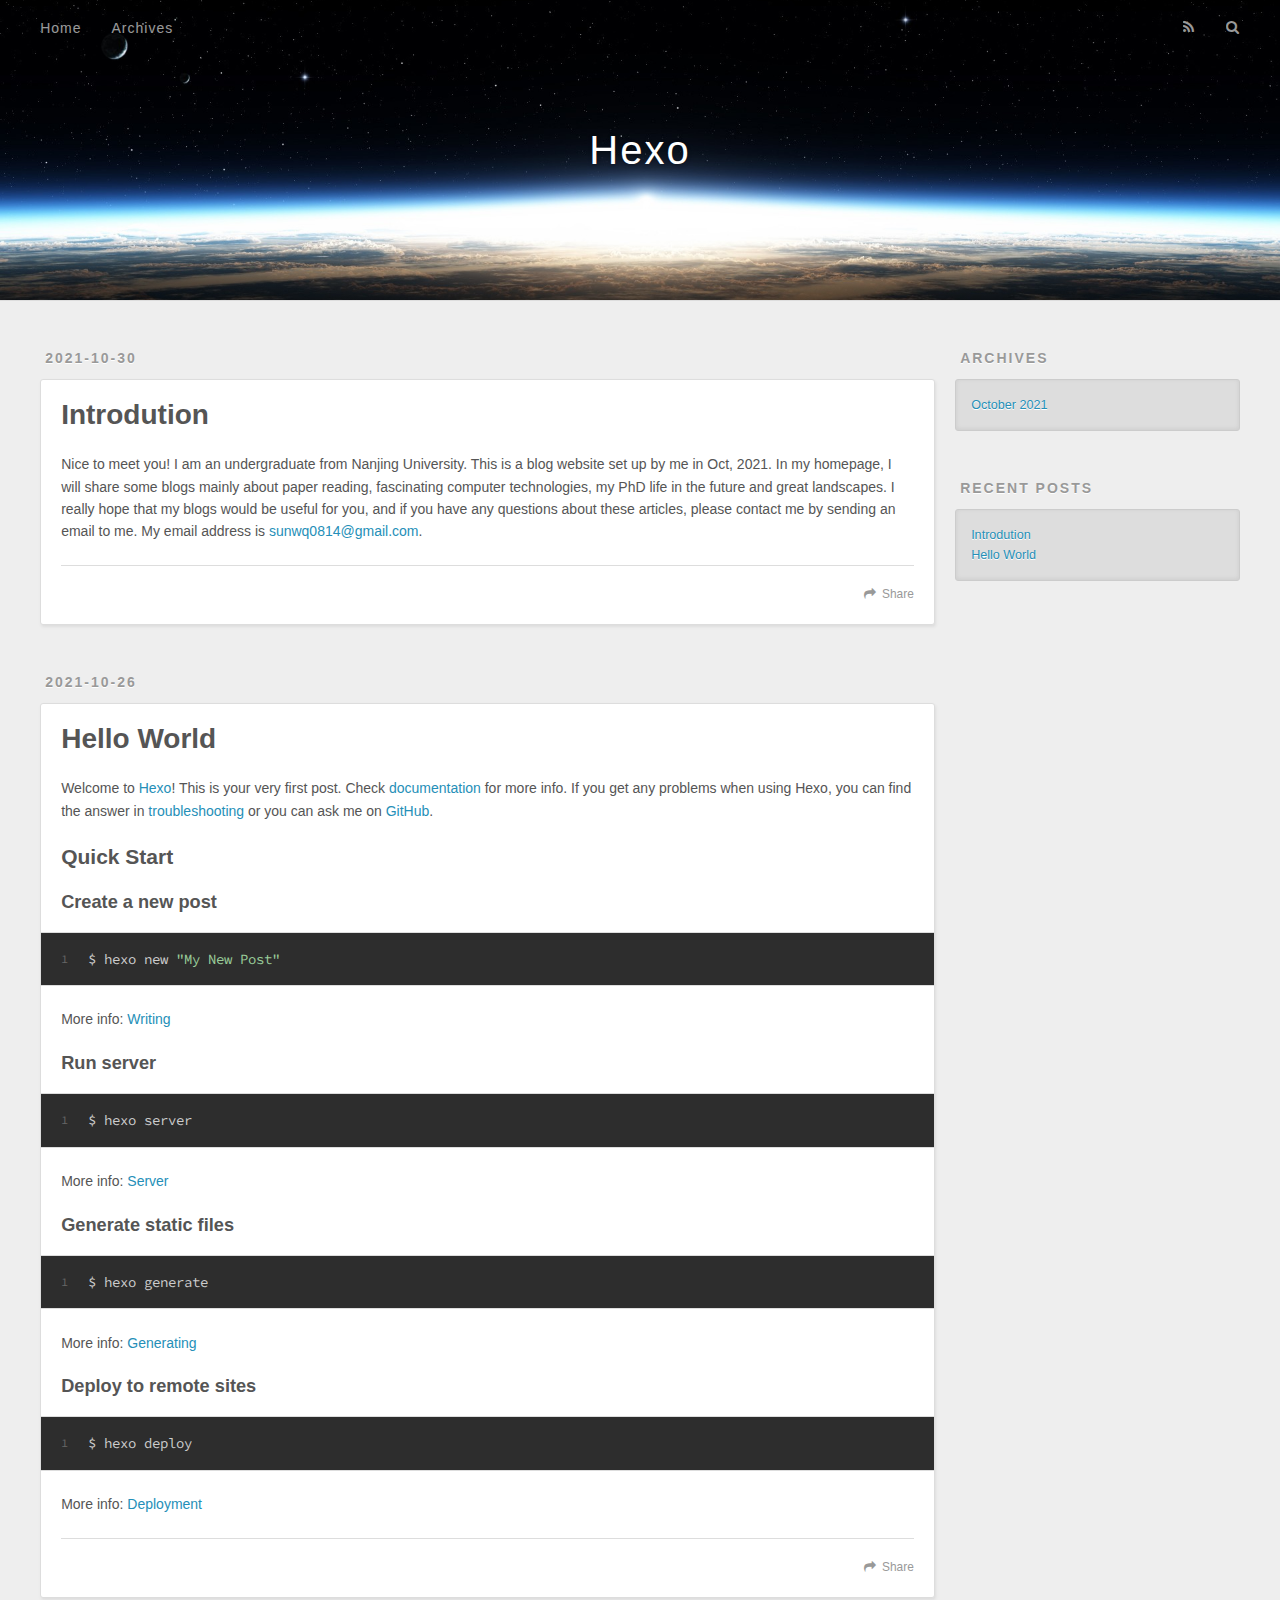
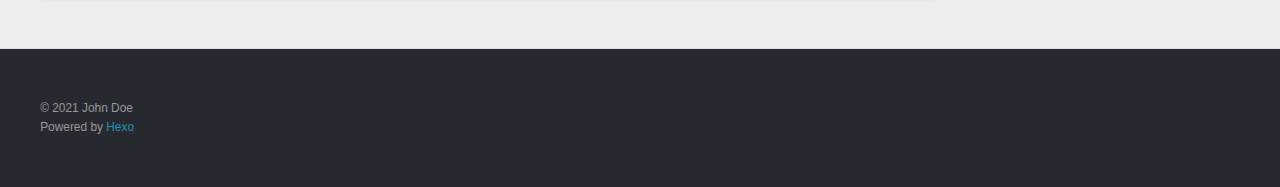
==== commit abf47675: "Site updated: 2021-10-30 18:58:01" ====
--- a/index.html
+++ b/index.html
@@ -86,7 +86,7 @@
     
     <div class="article-entry" itemprop="articleBody">
       
-        <p>Nice to meet you! I am an undergraduate from Nanjing University. This is a blog website set up by me in Oct, 2021. In my homepage, I will share some passages about paper reading, fascinating computer technologies, my PhD life in the future, great landscapes and so on. I really hope that my blogs would be useful for you, and if you have any questions about these passages, please contact me by sending an email to me. My email address is <a href="mailto:&#x73;&#x75;&#110;&#x77;&#x71;&#48;&#x38;&#49;&#52;&#x40;&#103;&#x6d;&#x61;&#x69;&#x6c;&#x2e;&#99;&#111;&#109;">&#x73;&#x75;&#110;&#x77;&#x71;&#48;&#x38;&#49;&#52;&#x40;&#103;&#x6d;&#x61;&#x69;&#x6c;&#x2e;&#99;&#111;&#109;</a>.</p>
+        <p>Nice to meet you! I am an undergraduate from Nanjing University. This is a blog website set up by me in Oct, 2021. In my homepage, I will share some blogs mainly about paper reading, fascinating computer technologies, my PhD life in the future and great landscapes. I really hope that my blogs would be useful for you, and if you have any questions about these articles, please contact me by sending an email to me. My email address is <a href="mailto:&#115;&#117;&#x6e;&#119;&#x71;&#48;&#56;&#x31;&#52;&#64;&#103;&#x6d;&#97;&#105;&#108;&#x2e;&#x63;&#111;&#109;">&#115;&#117;&#x6e;&#119;&#x71;&#48;&#56;&#x31;&#52;&#64;&#103;&#x6d;&#97;&#105;&#108;&#x2e;&#x63;&#111;&#109;</a>.</p>
 
       
     </div>
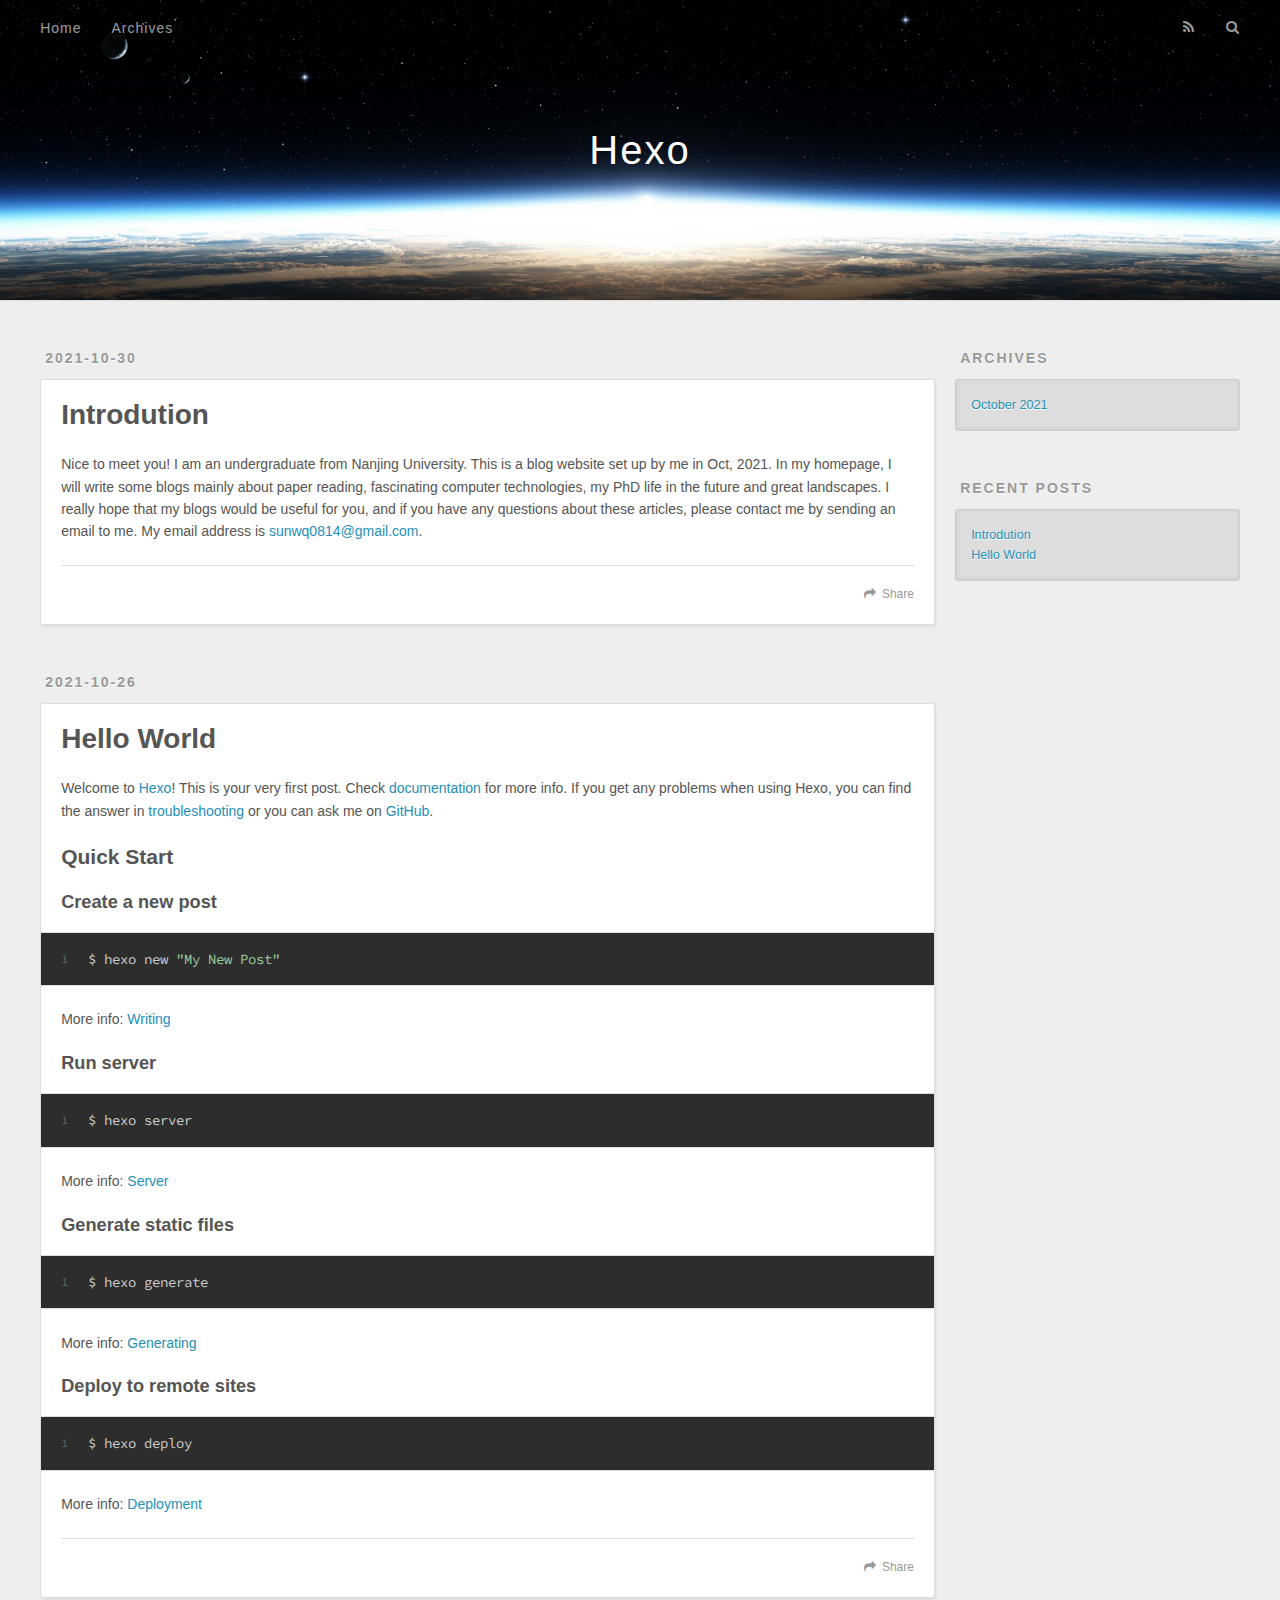
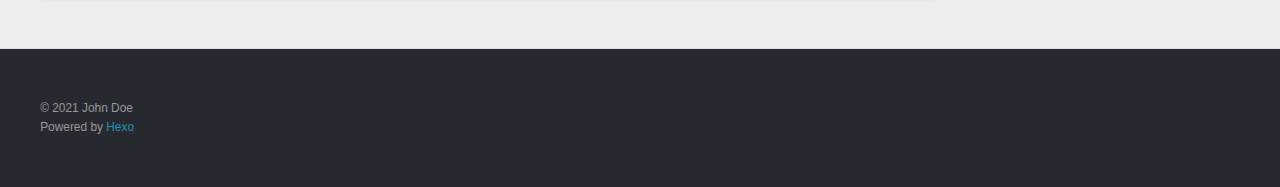
==== commit abbca8d3: "Site updated: 2021-10-30 18:59:35" ====
--- a/index.html
+++ b/index.html
@@ -86,7 +86,7 @@
     
     <div class="article-entry" itemprop="articleBody">
       
-        <p>Nice to meet you! I am an undergraduate from Nanjing University. This is a blog website set up by me in Oct, 2021. In my homepage, I will share some blogs mainly about paper reading, fascinating computer technologies, my PhD life in the future and great landscapes. I really hope that my blogs would be useful for you, and if you have any questions about these articles, please contact me by sending an email to me. My email address is <a href="mailto:&#115;&#117;&#x6e;&#119;&#x71;&#48;&#56;&#x31;&#52;&#64;&#103;&#x6d;&#97;&#105;&#108;&#x2e;&#x63;&#111;&#109;">&#115;&#117;&#x6e;&#119;&#x71;&#48;&#56;&#x31;&#52;&#64;&#103;&#x6d;&#97;&#105;&#108;&#x2e;&#x63;&#111;&#109;</a>.</p>
+        <p>Nice to meet you! I am an undergraduate from Nanjing University. This is a blog website set up by me in Oct, 2021. In my homepage, I will write some blogs mainly about paper reading, fascinating computer technologies, my PhD life in the future and great landscapes. I really hope that my blogs would be useful for you, and if you have any questions about these articles, please contact me by sending an email to me. My email address is <a href="mailto:&#x73;&#x75;&#x6e;&#119;&#x71;&#x30;&#x38;&#49;&#x34;&#64;&#103;&#109;&#x61;&#105;&#x6c;&#46;&#99;&#x6f;&#x6d;">&#x73;&#x75;&#x6e;&#119;&#x71;&#x30;&#x38;&#49;&#x34;&#64;&#103;&#109;&#x61;&#105;&#x6c;&#46;&#99;&#x6f;&#x6d;</a>.</p>
 
       
     </div>
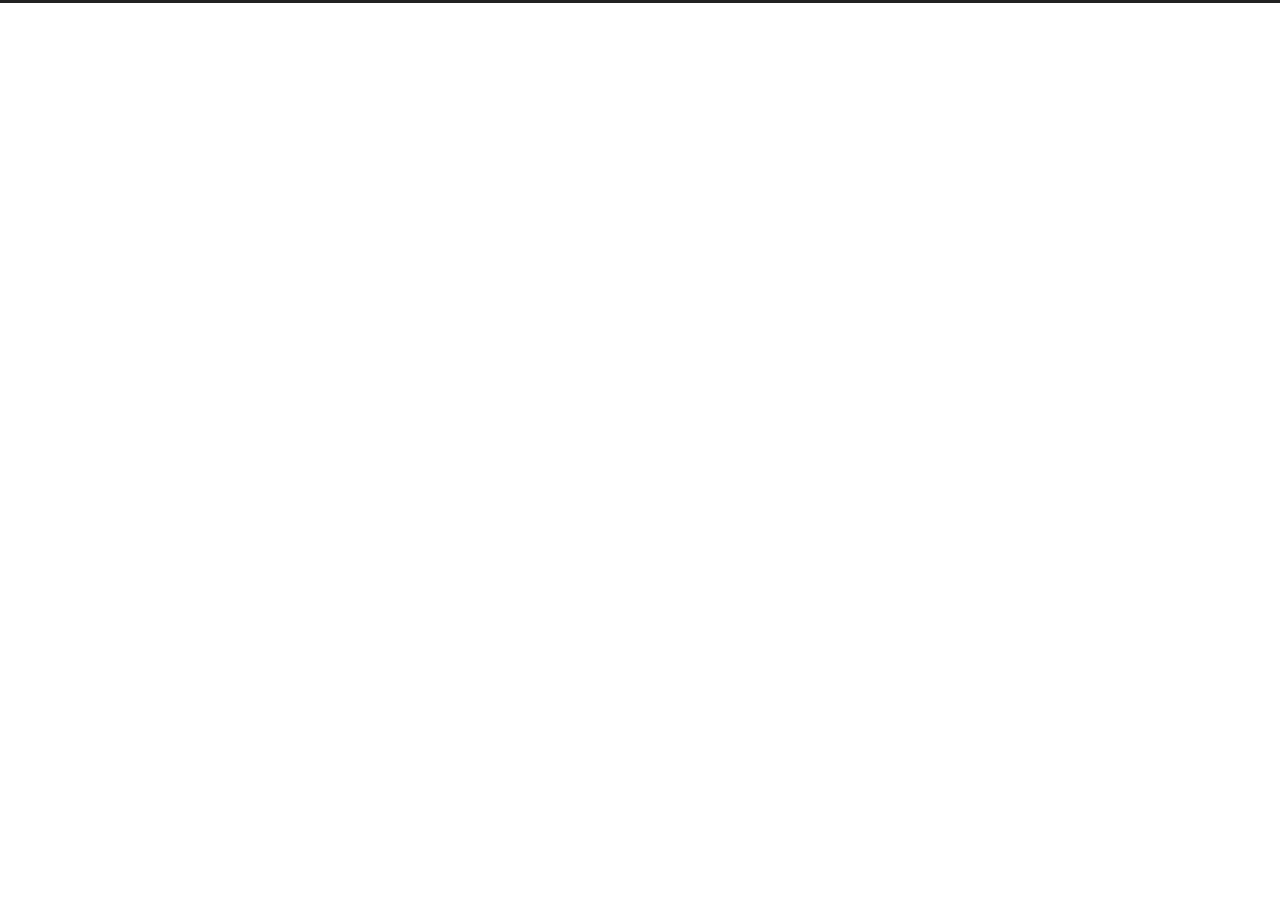
==== commit 45db2b2e: "Site updated: 2021-10-30 21:03:37" ====
--- a/index.html
+++ b/index.html
@@ -1,237 +1,255 @@
 <!DOCTYPE html>
-<html>
+<html lang="en">
 <head>
-  <meta charset="utf-8">
-  
-
-  
-  <title>Hexo</title>
-  <meta name="viewport" content="width=device-width, initial-scale=1, maximum-scale=1">
-  <meta property="og:type" content="website">
-<meta property="og:title" content="Hexo">
+  <meta charset="UTF-8">
+<meta name="viewport" content="width=device-width">
+<meta name="theme-color" content="#222">
+<meta name="generator" content="Hexo 5.4.0">
+
+
+  <link rel="apple-touch-icon" sizes="180x180" href="/images/apple-touch-icon-next.png">
+  <link rel="icon" type="image/png" sizes="32x32" href="/images/favicon-32x32-next.png">
+  <link rel="icon" type="image/png" sizes="16x16" href="/images/favicon-16x16-next.png">
+  <link rel="mask-icon" href="/images/logo.svg" color="#222">
+
+<link rel="stylesheet" href="/css/main.css">
+
+
+
+<link rel="stylesheet" href="https://cdn.jsdelivr.net/npm/@fortawesome/fontawesome-free@5.15.4/css/all.min.css" integrity="sha256-mUZM63G8m73Mcidfrv5E+Y61y7a12O5mW4ezU3bxqW4=" crossorigin="anonymous">
+  <link rel="stylesheet" href="https://cdn.jsdelivr.net/npm/animate.css@3.1.1/animate.min.css" integrity="sha256-PR7ttpcvz8qrF57fur/yAx1qXMFJeJFiA6pSzWi0OIE=" crossorigin="anonymous">
+
+<script class="next-config" data-name="main" type="application/json">{"hostname":"example.com","root":"/","images":"/images","scheme":"Pisces","darkmode":false,"version":"8.8.0","exturl":false,"sidebar":{"position":"left","display":"post","padding":18,"offset":12},"copycode":false,"bookmark":{"enable":false,"color":"#222","save":"auto"},"mediumzoom":false,"lazyload":false,"pangu":false,"comments":{"style":"tabs","active":null,"storage":true,"lazyload":false,"nav":null},"stickytabs":false,"motion":{"enable":true,"async":false,"transition":{"post_block":"fadeIn","post_header":"fadeInDown","post_body":"fadeInDown","coll_header":"fadeInLeft","sidebar":"fadeInUp"}},"prism":false,"i18n":{"placeholder":"Searching...","empty":"We didn't find any results for the search: ${query}","hits_time":"${hits} results found in ${time} ms","hits":"${hits} results found"}}</script><script src="/js/config.js"></script>
+<meta property="og:type" content="website">
+<meta property="og:title" content="Homepage">
 <meta property="og:url" content="http://example.com/index.html">
-<meta property="og:site_name" content="Hexo">
+<meta property="og:site_name" content="Homepage">
 <meta property="og:locale" content="en_US">
-<meta property="article:author" content="John Doe">
+<meta property="article:author" content="孙文强">
 <meta name="twitter:card" content="summary">
-  
-    <link rel="alternate" href="/atom.xml" title="Hexo" type="application/atom+xml">
-  
-  
-    <link rel="icon" href="/favicon.png">
-  
-  
-    <link href="//fonts.googleapis.com/css?family=Source+Code+Pro" rel="stylesheet" type="text/css">
-  
-  
-<link rel="stylesheet" href="/css/style.css">
-
-<meta name="generator" content="Hexo 5.4.0"></head>
-
-<body>
-  <div id="container">
-    <div id="wrap">
-      <header id="header">
-  <div id="banner"></div>
-  <div id="header-outer" class="outer">
-    <div id="header-title" class="inner">
-      <h1 id="logo-wrap">
-        <a href="/" id="logo">Hexo</a>
-      </h1>
+
+
+<link rel="canonical" href="http://example.com/">
+
+
+
+<script class="next-config" data-name="page" type="application/json">{"sidebar":"","isHome":true,"isPost":false,"lang":"en","comments":"","permalink":"","path":"index.html","title":""}</script>
+
+<script class="next-config" data-name="calendar" type="application/json">""</script>
+<title>Homepage</title>
+  
+
+
+
+
+  <noscript>
+    <link rel="stylesheet" href="/css/noscript.css">
+  </noscript>
+</head>
+
+<body itemscope itemtype="http://schema.org/WebPage" class="use-motion">
+  <div class="headband"></div>
+
+  <main class="main">
+    <header class="header" itemscope itemtype="http://schema.org/WPHeader">
+      <div class="header-inner"><div class="site-brand-container">
+  <div class="site-nav-toggle">
+    <div class="toggle" aria-label="Toggle navigation bar" role="button">
+    </div>
+  </div>
+
+  <div class="site-meta">
+
+    <a href="/" class="brand" rel="start">
+      <i class="logo-line"></i>
+      <h1 class="site-title">Homepage</h1>
+      <i class="logo-line"></i>
+    </a>
+      <p class="site-subtitle" itemprop="description">Records of My Life</p>
+      <img class="custom-logo-image" src="/uploads/logo.jpg" alt="Homepage">
+  </div>
+
+  <div class="site-nav-right">
+    <div class="toggle popup-trigger">
+    </div>
+  </div>
+</div>
+
+
+
+
+
+
+
+</div>
+        
+  
+  <div class="toggle sidebar-toggle" role="button">
+    <span class="toggle-line"></span>
+    <span class="toggle-line"></span>
+    <span class="toggle-line"></span>
+  </div>
+
+  <aside class="sidebar">
+
+    <div class="sidebar-inner sidebar-overview-active">
+      <ul class="sidebar-nav">
+        <li class="sidebar-nav-toc">
+          Table of Contents
+        </li>
+        <li class="sidebar-nav-overview">
+          Overview
+        </li>
+      </ul>
+
+      <div class="sidebar-panel-container">
+        <!--noindex-->
+        <div class="post-toc-wrap sidebar-panel">
+        </div>
+        <!--/noindex-->
+
+        <div class="site-overview-wrap sidebar-panel">
+          <div class="site-author site-overview-item animated" itemprop="author" itemscope itemtype="http://schema.org/Person">
+  <p class="site-author-name" itemprop="name">孙文强</p>
+  <div class="site-description" itemprop="description"></div>
+</div>
+<div class="site-state-wrap site-overview-item animated">
+  <nav class="site-state">
+      <div class="site-state-item site-state-posts">
+        <a href="/archives/">
+          <span class="site-state-item-count">1</span>
+          <span class="site-state-item-name">posts</span>
+        </a>
+      </div>
+  </nav>
+</div>
+
+
+
+        </div>
+      </div>
+    </div>
+  </aside>
+  <div class="sidebar-dimmer"></div>
+
+
+    </header>
+
+    
+  <div class="back-to-top" role="button" aria-label="Back to top">
+    <i class="fa fa-arrow-up"></i>
+    <span>0%</span>
+  </div>
+
+<noscript>
+  <div class="noscript-warning">Theme NexT works best with JavaScript enabled</div>
+</noscript>
+
+
+    <div class="main-inner index posts-expand">
+
+    
+
+
+<div class="post-block">
+  
+  
+
+  <article itemscope itemtype="http://schema.org/Article" class="post-content" lang="">
+    <link itemprop="mainEntityOfPage" href="http://example.com/2021/10/30/Introdution/">
+
+    <span hidden itemprop="author" itemscope itemtype="http://schema.org/Person">
+      <meta itemprop="image" content="/images/avatar.gif">
+      <meta itemprop="name" content="孙文强">
+      <meta itemprop="description" content="">
+    </span>
+
+    <span hidden itemprop="publisher" itemscope itemtype="http://schema.org/Organization">
+      <meta itemprop="name" content="Homepage">
+    </span>
+      <header class="post-header">
+        <h2 class="post-title" itemprop="name headline">
+          <a href="/2021/10/30/Introdution/" class="post-title-link" itemprop="url">Introdution</a>
+        </h2>
+
+        <div class="post-meta-container">
+          <div class="post-meta">
+    <span class="post-meta-item">
+      <span class="post-meta-item-icon">
+        <i class="far fa-calendar"></i>
+      </span>
+      <span class="post-meta-item-text">Posted on</span>
       
-    </div>
-    <div id="header-inner" class="inner">
-      <nav id="main-nav">
-        <a id="main-nav-toggle" class="nav-icon"></a>
-        
-          <a class="main-nav-link" href="/">Home</a>
-        
-          <a class="main-nav-link" href="/archives">Archives</a>
-        
-      </nav>
-      <nav id="sub-nav">
-        
-          <a id="nav-rss-link" class="nav-icon" href="/atom.xml" title="RSS Feed"></a>
-        
-        <a id="nav-search-btn" class="nav-icon" title="Search"></a>
-      </nav>
-      <div id="search-form-wrap">
-        <form action="//google.com/search" method="get" accept-charset="UTF-8" class="search-form"><input type="search" name="q" class="search-form-input" placeholder="Search"><button type="submit" class="search-form-submit">&#xF002;</button><input type="hidden" name="sitesearch" value="http://example.com"></form>
-      </div>
-    </div>
-  </div>
-</header>
-      <div class="outer">
-        <section id="main">
-  
-    <article id="post-Introdution" class="article article-type-post" itemscope itemprop="blogPost">
-  <div class="article-meta">
-    <a href="/2021/10/30/Introdution/" class="article-date">
-  <time datetime="2021-10-30T08:50:25.000Z" itemprop="datePublished">2021-10-30</time>
-</a>
-    
-  </div>
-  <div class="article-inner">
-    
-    
-      <header class="article-header">
-        
-  
-    <h1 itemprop="name">
-      <a class="article-title" href="/2021/10/30/Introdution/">Introdution</a>
-    </h1>
-  
-
+
+      <time title="Created: 2021-10-30 16:50:25 / Modified: 18:59:18" itemprop="dateCreated datePublished" datetime="2021-10-30T16:50:25+08:00">2021-10-30</time>
+    </span>
+
+  
+</div>
+
+        </div>
       </header>
-    
-    <div class="article-entry" itemprop="articleBody">
+
+    
+    
+    
+    <div class="post-body" itemprop="articleBody">
+          <p>Nice to meet you! I am an undergraduate from Nanjing University. This is a blog website set up by me in Oct, 2021. In my homepage, I will write some blogs mainly about paper reading, fascinating computer technologies, my PhD life in the future and great landscapes. I really hope that my blogs would be useful for you, and if you have any questions about these articles, please contact me by sending an email to me. My email address is <a href="mailto:&#x73;&#x75;&#x6e;&#119;&#x71;&#x30;&#x38;&#49;&#x34;&#64;&#103;&#109;&#x61;&#105;&#x6c;&#46;&#99;&#x6f;&#x6d;">&#x73;&#x75;&#x6e;&#119;&#x71;&#x30;&#x38;&#49;&#x34;&#64;&#103;&#109;&#x61;&#105;&#x6c;&#46;&#99;&#x6f;&#x6d;</a>.</p>
+
       
-        <p>Nice to meet you! I am an undergraduate from Nanjing University. This is a blog website set up by me in Oct, 2021. In my homepage, I will write some blogs mainly about paper reading, fascinating computer technologies, my PhD life in the future and great landscapes. I really hope that my blogs would be useful for you, and if you have any questions about these articles, please contact me by sending an email to me. My email address is <a href="mailto:&#x73;&#x75;&#x6e;&#119;&#x71;&#x30;&#x38;&#49;&#x34;&#64;&#103;&#109;&#x61;&#105;&#x6c;&#46;&#99;&#x6f;&#x6d;">&#x73;&#x75;&#x6e;&#119;&#x71;&#x30;&#x38;&#49;&#x34;&#64;&#103;&#109;&#x61;&#105;&#x6c;&#46;&#99;&#x6f;&#x6d;</a>.</p>
-
-      
-    </div>
-    <footer class="article-footer">
-      <a data-url="http://example.com/2021/10/30/Introdution/" data-id="ckvdkkvrv0000c0wf8b91f8zm" class="article-share-link">Share</a>
-      
+    </div>
+
+    
+    
+    
+
+    <footer class="post-footer">
+        <div class="post-eof"></div>
       
     </footer>
-  </div>
-  
-</article>
-
-
-  
-    <article id="post-hello-world" class="article article-type-post" itemscope itemprop="blogPost">
-  <div class="article-meta">
-    <a href="/2021/10/26/hello-world/" class="article-date">
-  <time datetime="2021-10-26T13:43:31.208Z" itemprop="datePublished">2021-10-26</time>
-</a>
-    
-  </div>
-  <div class="article-inner">
-    
-    
-      <header class="article-header">
-        
-  
-    <h1 itemprop="name">
-      <a class="article-title" href="/2021/10/26/hello-world/">Hello World</a>
-    </h1>
-  
-
-      </header>
-    
-    <div class="article-entry" itemprop="articleBody">
-      
-        <p>Welcome to <a target="_blank" rel="noopener" href="https://hexo.io/">Hexo</a>! This is your very first post. Check <a target="_blank" rel="noopener" href="https://hexo.io/docs/">documentation</a> for more info. If you get any problems when using Hexo, you can find the answer in <a target="_blank" rel="noopener" href="https://hexo.io/docs/troubleshooting.html">troubleshooting</a> or you can ask me on <a target="_blank" rel="noopener" href="https://github.com/hexojs/hexo/issues">GitHub</a>.</p>
-<h2 id="Quick-Start"><a href="#Quick-Start" class="headerlink" title="Quick Start"></a>Quick Start</h2><h3 id="Create-a-new-post"><a href="#Create-a-new-post" class="headerlink" title="Create a new post"></a>Create a new post</h3><figure class="highlight bash"><table><tr><td class="gutter"><pre><span class="line">1</span><br></pre></td><td class="code"><pre><span class="line">$ hexo new <span class="string">&quot;My New Post&quot;</span></span><br></pre></td></tr></table></figure>
-
-<p>More info: <a target="_blank" rel="noopener" href="https://hexo.io/docs/writing.html">Writing</a></p>
-<h3 id="Run-server"><a href="#Run-server" class="headerlink" title="Run server"></a>Run server</h3><figure class="highlight bash"><table><tr><td class="gutter"><pre><span class="line">1</span><br></pre></td><td class="code"><pre><span class="line">$ hexo server</span><br></pre></td></tr></table></figure>
-
-<p>More info: <a target="_blank" rel="noopener" href="https://hexo.io/docs/server.html">Server</a></p>
-<h3 id="Generate-static-files"><a href="#Generate-static-files" class="headerlink" title="Generate static files"></a>Generate static files</h3><figure class="highlight bash"><table><tr><td class="gutter"><pre><span class="line">1</span><br></pre></td><td class="code"><pre><span class="line">$ hexo generate</span><br></pre></td></tr></table></figure>
-
-<p>More info: <a target="_blank" rel="noopener" href="https://hexo.io/docs/generating.html">Generating</a></p>
-<h3 id="Deploy-to-remote-sites"><a href="#Deploy-to-remote-sites" class="headerlink" title="Deploy to remote sites"></a>Deploy to remote sites</h3><figure class="highlight bash"><table><tr><td class="gutter"><pre><span class="line">1</span><br></pre></td><td class="code"><pre><span class="line">$ hexo deploy</span><br></pre></td></tr></table></figure>
-
-<p>More info: <a target="_blank" rel="noopener" href="https://hexo.io/docs/one-command-deployment.html">Deployment</a></p>
-
-      
-    </div>
-    <footer class="article-footer">
-      <a data-url="http://example.com/2021/10/26/hello-world/" data-id="ckvdivlt80000nwwfes8xe1aj" class="article-share-link">Share</a>
-      
-      
-    </footer>
-  </div>
-  
-</article>
-
-
-  
-
-
-</section>
-        
-          <aside id="sidebar">
-  
-    
-
-  
-    
-
-  
-    
-  
-    
-  <div class="widget-wrap">
-    <h3 class="widget-title">Archives</h3>
-    <div class="widget">
-      <ul class="archive-list"><li class="archive-list-item"><a class="archive-list-link" href="/archives/2021/10/">October 2021</a></li></ul>
-    </div>
-  </div>
-
-
-  
-    
-  <div class="widget-wrap">
-    <h3 class="widget-title">Recent Posts</h3>
-    <div class="widget">
-      <ul>
-        
-          <li>
-            <a href="/2021/10/30/Introdution/">Introdution</a>
-          </li>
-        
-          <li>
-            <a href="/2021/10/26/hello-world/">Hello World</a>
-          </li>
-        
-      </ul>
-    </div>
-  </div>
-
-  
-</aside>
-        
-      </div>
-      <footer id="footer">
-  
-  <div class="outer">
-    <div id="footer-info" class="inner">
-      &copy; 2021 John Doe<br>
-      Powered by <a href="http://hexo.io/" target="_blank">Hexo</a>
-    </div>
-  </div>
-</footer>
-    </div>
-    <nav id="mobile-nav">
-  
-    <a href="/" class="mobile-nav-link">Home</a>
-  
-    <a href="/archives" class="mobile-nav-link">Archives</a>
-  
-</nav>
-    
-
-<script src="//ajax.googleapis.com/ajax/libs/jquery/2.0.3/jquery.min.js"></script>
-
-
-  
-<link rel="stylesheet" href="/fancybox/jquery.fancybox.css">
-
-  
-<script src="/fancybox/jquery.fancybox.pack.js"></script>
-
-
-
-
-<script src="/js/script.js"></script>
-
-
-
-
-  </div>
+  </article>
+</div>
+
+
+
+
+
+</div>
+  </main>
+
+  <footer class="footer">
+    <div class="footer-inner">
+
+
+<div class="copyright">
+  &copy; 
+  <span itemprop="copyrightYear">2021</span>
+  <span class="with-love">
+    <i class="fa fa-heart"></i>
+  </span>
+  <span class="author" itemprop="copyrightHolder">孙文强</span>
+</div>
+  <div class="powered-by">Powered by <a href="https://hexo.io/" rel="noopener" target="_blank">Hexo</a> & <a href="https://theme-next.js.org/pisces/" rel="noopener" target="_blank">NexT.Pisces</a>
+  </div>
+
+    </div>
+  </footer>
+
+  
+  <script src="https://cdn.jsdelivr.net/npm/animejs@3.2.1/lib/anime.min.js" integrity="sha256-XL2inqUJaslATFnHdJOi9GfQ60on8Wx1C2H8DYiN1xY=" crossorigin="anonymous"></script>
+<script src="/js/comments.js"></script><script src="/js/utils.js"></script><script src="/js/motion.js"></script><script src="/js/next-boot.js"></script>
+
+  
+
+
+
+
+
+  
+
+
+
+
+
 </body>
-</html>+</html>
--- a/css/main.css
+++ b/css/main.css
@@ -0,0 +1,2633 @@
+:root {
+  --body-bg-color: #fff;
+  --content-bg-color: #fff;
+  --card-bg-color: #f5f5f5;
+  --text-color: #555;
+  --blockquote-color: #666;
+  --link-color: #555;
+  --link-hover-color: #222;
+  --brand-color: #fff;
+  --brand-hover-color: #fff;
+  --table-row-odd-bg-color: #f9f9f9;
+  --table-row-hover-bg-color: #f5f5f5;
+  --menu-item-bg-color: #f5f5f5;
+  --theme-color: #222;
+  --btn-default-bg: #222;
+  --btn-default-color: #fff;
+  --btn-default-border-color: #222;
+  --btn-default-hover-bg: #fff;
+  --btn-default-hover-color: #222;
+  --btn-default-hover-border-color: #222;
+  --highlight-background: #f0f0f0;
+  --highlight-foreground: #444;
+  --highlight-gutter-background: #dedede;
+  --highlight-gutter-foreground: #555;
+}
+html {
+  line-height: 1.15; /* 1 */
+  -webkit-text-size-adjust: 100%; /* 2 */
+}
+body {
+  margin: 0;
+}
+main {
+  display: block;
+}
+h1 {
+  font-size: 2em;
+  margin: 0.67em 0;
+}
+hr {
+  box-sizing: content-box; /* 1 */
+  height: 0; /* 1 */
+  overflow: visible; /* 2 */
+}
+pre {
+  font-family: monospace, monospace; /* 1 */
+  font-size: 1em; /* 2 */
+}
+a {
+  background: transparent;
+}
+abbr[title] {
+  border-bottom: none; /* 1 */
+  text-decoration: underline; /* 2 */
+  text-decoration: underline dotted; /* 2 */
+}
+b,
+strong {
+  font-weight: bolder;
+}
+code,
+kbd,
+samp {
+  font-family: monospace, monospace; /* 1 */
+  font-size: 1em; /* 2 */
+}
+small {
+  font-size: 80%;
+}
+sub,
+sup {
+  font-size: 75%;
+  line-height: 0;
+  position: relative;
+  vertical-align: baseline;
+}
+sub {
+  bottom: -0.25em;
+}
+sup {
+  top: -0.5em;
+}
+img {
+  border-style: none;
+}
+button,
+input,
+optgroup,
+select,
+textarea {
+  font-family: inherit; /* 1 */
+  font-size: 100%; /* 1 */
+  line-height: 1.15; /* 1 */
+  margin: 0; /* 2 */
+}
+button,
+input {
+/* 1 */
+  overflow: visible;
+}
+button,
+select {
+/* 1 */
+  text-transform: none;
+}
+button,
+[type='button'],
+[type='reset'],
+[type='submit'] {
+  -webkit-appearance: button;
+}
+button::-moz-focus-inner,
+[type='button']::-moz-focus-inner,
+[type='reset']::-moz-focus-inner,
+[type='submit']::-moz-focus-inner {
+  border-style: none;
+  padding: 0;
+}
+button:-moz-focusring,
+[type='button']:-moz-focusring,
+[type='reset']:-moz-focusring,
+[type='submit']:-moz-focusring {
+  outline: 1px dotted ButtonText;
+}
+fieldset {
+  padding: 0.35em 0.75em 0.625em;
+}
+legend {
+  box-sizing: border-box; /* 1 */
+  color: inherit; /* 2 */
+  display: table; /* 1 */
+  max-width: 100%; /* 1 */
+  padding: 0; /* 3 */
+  white-space: normal; /* 1 */
+}
+progress {
+  vertical-align: baseline;
+}
+textarea {
+  overflow: auto;
+}
+[type='checkbox'],
+[type='radio'] {
+  box-sizing: border-box; /* 1 */
+  padding: 0; /* 2 */
+}
+[type='number']::-webkit-inner-spin-button,
+[type='number']::-webkit-outer-spin-button {
+  height: auto;
+}
+[type='search'] {
+  outline-offset: -2px; /* 2 */
+  -webkit-appearance: textfield; /* 1 */
+}
+[type='search']::-webkit-search-decoration {
+  -webkit-appearance: none;
+}
+::-webkit-file-upload-button {
+  font: inherit; /* 2 */
+  -webkit-appearance: button; /* 1 */
+}
+details {
+  display: block;
+}
+summary {
+  display: list-item;
+}
+template {
+  display: none;
+}
+[hidden] {
+  display: none;
+}
+::selection {
+  background: #262a30;
+  color: #eee;
+}
+html,
+body {
+  height: 100%;
+}
+body {
+  background: var(--body-bg-color);
+  color: var(--text-color);
+  font-family: Lato, 'PingFang SC', 'Microsoft YaHei', sans-serif;
+  font-size: 1em;
+  line-height: 2;
+  min-height: 100%;
+  position: relative;
+  transition: padding 0.2s ease-in-out;
+}
+h1,
+h2,
+h3,
+h4,
+h5,
+h6 {
+  font-family: Lato, 'PingFang SC', 'Microsoft YaHei', sans-serif;
+  font-weight: bold;
+  line-height: 1.5;
+  margin: 30px 0 15px;
+}
+h1 {
+  font-size: 1.5em;
+}
+h2 {
+  font-size: 1.375em;
+}
+h3 {
+  font-size: 1.25em;
+}
+h4 {
+  font-size: 1.125em;
+}
+h5 {
+  font-size: 1em;
+}
+h6 {
+  font-size: 0.875em;
+}
+p {
+  margin: 0 0 20px;
+}
+a {
+  border-bottom: 1px solid #999;
+  color: var(--link-color);
+  cursor: pointer;
+  outline: 0;
+  text-decoration: none;
+  overflow-wrap: break-word;
+}
+a:hover {
+  border-bottom-color: var(--link-hover-color);
+  color: var(--link-hover-color);
+}
+iframe,
+img,
+video,
+embed {
+  display: block;
+  margin-left: auto;
+  margin-right: auto;
+  max-width: 100%;
+}
+hr {
+  background-image: repeating-linear-gradient(-45deg, #ddd, #ddd 4px, transparent 4px, transparent 8px);
+  border: 0;
+  height: 3px;
+  margin: 40px 0;
+}
+blockquote {
+  border-left: 4px solid #ddd;
+  color: var(--blockquote-color);
+  margin: 0;
+  padding: 0 15px;
+}
+blockquote cite::before {
+  content: '-';
+  padding: 0 5px;
+}
+dt {
+  font-weight: bold;
+}
+dd {
+  margin: 0;
+  padding: 0;
+}
+.table-container {
+  overflow: auto;
+}
+table {
+  border-collapse: collapse;
+  border-spacing: 0;
+  font-size: 0.875em;
+  margin: 0 0 20px;
+  width: 100%;
+}
+tbody tr:nth-of-type(odd) {
+  background: var(--table-row-odd-bg-color);
+}
+tbody tr:hover {
+  background: var(--table-row-hover-bg-color);
+}
+caption,
+th,
+td {
+  padding: 8px;
+}
+th,
+td {
+  border: 1px solid #ddd;
+  border-bottom: 3px solid #ddd;
+}
+th {
+  font-weight: 700;
+  padding-bottom: 10px;
+}
+td {
+  border-bottom-width: 1px;
+}
+.btn {
+  background: var(--btn-default-bg);
+  border: 2px solid var(--btn-default-border-color);
+  border-radius: 0;
+  color: var(--btn-default-color);
+  display: inline-block;
+  font-size: 0.875em;
+  line-height: 2;
+  padding: 0 20px;
+  transition: background-color 0.2s ease-in-out;
+}
+.btn:hover {
+  background: var(--btn-default-hover-bg);
+  border-color: var(--btn-default-hover-border-color);
+  color: var(--btn-default-hover-color);
+}
+.btn + .btn {
+  margin: 0 0 8px 8px;
+}
+.btn .fa-fw {
+  text-align: left;
+  width: 1.285714285714286em;
+}
+.toggle {
+  line-height: 0;
+}
+.toggle .toggle-line {
+  background: #fff;
+  display: block;
+  height: 2px;
+  left: 0;
+  position: relative;
+  top: 0;
+  transition: all 0.4s;
+  width: 100%;
+}
+.toggle .toggle-line:not(:first-child) {
+  margin-top: 3px;
+}
+.toggle.toggle-arrow .toggle-line:first-child {
+  left: 50%;
+  top: 2px;
+  transform: rotate(45deg);
+  width: 50%;
+}
+.toggle.toggle-arrow .toggle-line:last-child {
+  left: 50%;
+  top: -2px;
+  transform: rotate(-45deg);
+  width: 50%;
+}
+.toggle.toggle-close .toggle-line:nth-child(2) {
+  opacity: 0;
+}
+.toggle.toggle-close .toggle-line:first-child {
+  top: 5px;
+  transform: rotate(45deg);
+}
+.toggle.toggle-close .toggle-line:last-child {
+  top: -5px;
+  transform: rotate(-45deg);
+}
+/*
+
+Original highlight.js style (c) Ivan Sagalaev <maniac@softwaremaniacs.org>
+
+*/
+
+.hljs {
+  display: block;
+  overflow-x: auto;
+  padding: 0.5em;
+  background: #F0F0F0;
+}
+
+
+/* Base color: saturation 0; */
+
+.hljs,
+.hljs-subst {
+  color: #444;
+}
+
+.hljs-comment {
+  color: #888888;
+}
+
+.hljs-keyword,
+.hljs-attribute,
+.hljs-selector-tag,
+.hljs-meta-keyword,
+.hljs-doctag,
+.hljs-name {
+  font-weight: bold;
+}
+
+
+/* User color: hue: 0 */
+
+.hljs-type,
+.hljs-string,
+.hljs-number,
+.hljs-selector-id,
+.hljs-selector-class,
+.hljs-quote,
+.hljs-template-tag,
+.hljs-deletion {
+  color: #880000;
+}
+
+.hljs-title,
+.hljs-section {
+  color: #880000;
+  font-weight: bold;
+}
+
+.hljs-regexp,
+.hljs-symbol,
+.hljs-variable,
+.hljs-template-variable,
+.hljs-link,
+.hljs-selector-attr,
+.hljs-selector-pseudo {
+  color: #BC6060;
+}
+
+
+/* Language color: hue: 90; */
+
+.hljs-literal {
+  color: #78A960;
+}
+
+.hljs-built_in,
+.hljs-bullet,
+.hljs-code,
+.hljs-addition {
+  color: #397300;
+}
+
+
+/* Meta color: hue: 200 */
+
+.hljs-meta {
+  color: #1f7199;
+}
+
+.hljs-meta-string {
+  color: #4d99bf;
+}
+
+
+/* Misc effects */
+
+.hljs-emphasis {
+  font-style: italic;
+}
+
+.hljs-strong {
+  font-weight: bold;
+}
+
+code,
+kbd,
+figure.highlight,
+pre {
+  background: var(--highlight-background);
+  color: var(--highlight-foreground);
+}
+figure.highlight,
+pre {
+  line-height: 1.6;
+  margin: 0 auto 20px;
+}
+figure.highlight figcaption,
+pre .caption,
+pre figcaption {
+  background: var(--highlight-gutter-background);
+  color: var(--highlight-foreground);
+  display: flow-root;
+  font-size: 0.875em;
+  line-height: 1.2;
+  padding: 0.5em;
+}
+figure.highlight figcaption a,
+pre .caption a,
+pre figcaption a {
+  color: var(--highlight-foreground);
+  float: right;
+}
+figure.highlight figcaption a:hover,
+pre .caption a:hover,
+pre figcaption a:hover {
+  border-bottom-color: var(--highlight-foreground);
+}
+pre,
+code {
+  font-family: consolas, Menlo, monospace, 'PingFang SC', 'Microsoft YaHei';
+}
+code {
+  border-radius: 3px;
+  font-size: 0.875em;
+  padding: 2px 4px;
+  overflow-wrap: break-word;
+}
+kbd {
+  border: 2px solid #ccc;
+  border-radius: 0.2em;
+  box-shadow: 0.1em 0.1em 0.2em rgba(0,0,0,0.1);
+  font-family: inherit;
+  padding: 0.1em 0.3em;
+  white-space: nowrap;
+}
+figure.highlight {
+  position: relative;
+}
+figure.highlight pre {
+  border: 0;
+  margin: 0;
+  padding: 10px 0;
+}
+figure.highlight table {
+  border: 0;
+  margin: 0;
+  width: auto;
+}
+figure.highlight td {
+  border: 0;
+  padding: 0;
+}
+figure.highlight .gutter {
+  -moz-user-select: none;
+  -ms-user-select: none;
+  -webkit-user-select: none;
+  user-select: none;
+}
+figure.highlight .gutter pre {
+  background: var(--highlight-gutter-background);
+  color: var(--highlight-gutter-foreground);
+  padding-left: 10px;
+  padding-right: 10px;
+  text-align: right;
+}
+figure.highlight .code pre {
+  padding-left: 10px;
+  width: 100%;
+}
+pre .caption,
+pre figcaption {
+  margin-bottom: 10px;
+}
+.gist table {
+  width: auto;
+}
+.gist table td {
+  border: 0;
+}
+pre {
+  overflow: auto;
+  padding: 10px;
+  position: relative;
+}
+pre code {
+  background: none;
+  padding: 0;
+  text-shadow: none;
+}
+.blockquote-center {
+  border-left: 0;
+  margin: 40px 0;
+  padding: 0;
+  position: relative;
+  text-align: center;
+}
+.blockquote-center::before,
+.blockquote-center::after {
+  left: 0;
+  line-height: 1;
+  opacity: 0.6;
+  position: absolute;
+  width: 100%;
+}
+.blockquote-center::before {
+  border-top: 1px solid #ccc;
+  text-align: left;
+  top: -20px;
+  content: '\f10d';
+  font-family: 'Font Awesome 5 Free';
+  font-weight: 900;
+}
+.blockquote-center::after {
+  border-bottom: 1px solid #ccc;
+  bottom: -20px;
+  text-align: right;
+  content: '\f10e';
+  font-family: 'Font Awesome 5 Free';
+  font-weight: 900;
+}
+.blockquote-center p,
+.blockquote-center div {
+  text-align: center;
+}
+.group-picture {
+  margin-bottom: 20px;
+}
+.group-picture .group-picture-row {
+  display: flex;
+  gap: 3px;
+  margin-bottom: 3px;
+}
+.group-picture .group-picture-column {
+  flex: 1;
+}
+.group-picture .group-picture-column img {
+  height: 100%;
+  margin: 0;
+  object-fit: cover;
+  width: 100%;
+}
+.post-body .label {
+  color: #555;
+  padding: 0 2px;
+}
+.post-body .label.default {
+  background: #f0f0f0;
+}
+.post-body .label.primary {
+  background: #efe6f7;
+}
+.post-body .label.info {
+  background: #e5f2f8;
+}
+.post-body .label.success {
+  background: #e7f4e9;
+}
+.post-body .label.warning {
+  background: #fcf6e1;
+}
+.post-body .label.danger {
+  background: #fae8eb;
+}
+.post-body .link-grid {
+  display: grid;
+  grid-gap: 1.5rem;
+  gap: 1.5rem;
+  grid-template-columns: 1fr 1fr;
+  margin-bottom: 20px;
+  padding: 1rem;
+}
+@media (max-width: 767px) {
+  .post-body .link-grid {
+    grid-template-columns: 1fr;
+  }
+}
+.post-body .link-grid .link-grid-container {
+  border: solid #ddd;
+  box-shadow: 1rem 1rem 0.5rem rgba(0,0,0,0.5);
+  min-height: 5rem;
+  min-width: 0;
+  padding: 0.5rem;
+  position: relative;
+  transition: background 0.3s;
+}
+.post-body .link-grid .link-grid-container:hover {
+  animation: next-shake 0.5s;
+  background: var(--card-bg-color);
+}
+.post-body .link-grid .link-grid-container:active {
+  box-shadow: 0.5rem 0.5rem 0.25rem rgba(0,0,0,0.5);
+  transform: translate(0.2rem, 0.2rem);
+}
+.post-body .link-grid .link-grid-container .link-grid-image {
+  border: 1px solid #ddd;
+  border-radius: 50%;
+  box-sizing: border-box;
+  height: 5rem;
+  padding: 3px;
+  position: absolute;
+  width: 5rem;
+}
+.post-body .link-grid .link-grid-container p {
+  margin: 0 1rem 0 6rem;
+}
+.post-body .link-grid .link-grid-container p:first-of-type {
+  font-size: 1.2em;
+}
+.post-body .link-grid .link-grid-container p:last-of-type {
+  font-size: 0.8em;
+  line-height: 1.3rem;
+  opacity: 0.7;
+}
+.post-body .link-grid .link-grid-container a {
+  border: 0;
+  height: 100%;
+  left: 0;
+  position: absolute;
+  top: 0;
+  width: 100%;
+}
+@-moz-keyframes next-shake {
+  0% {
+    transform: translate(1pt, 1pt) rotate(0deg);
+  }
+  10% {
+    transform: translate(-1pt, -2pt) rotate(-1deg);
+  }
+  20% {
+    transform: translate(-3pt, 0pt) rotate(1deg);
+  }
+  30% {
+    transform: translate(3pt, 2pt) rotate(0deg);
+  }
+  40% {
+    transform: translate(1pt, -1pt) rotate(1deg);
+  }
+  50% {
+    transform: translate(-1pt, 2pt) rotate(-1deg);
+  }
+  60% {
+    transform: translate(-3pt, 1pt) rotate(0deg);
+  }
+  70% {
+    transform: translate(3pt, 1pt) rotate(-1deg);
+  }
+  80% {
+    transform: translate(-1pt, -1pt) rotate(1deg);
+  }
+  90% {
+    transform: translate(1pt, 2pt) rotate(0deg);
+  }
+  100% {
+    transform: translate(1pt, -2pt) rotate(-1deg);
+  }
+}
+@-webkit-keyframes next-shake {
+  0% {
+    transform: translate(1pt, 1pt) rotate(0deg);
+  }
+  10% {
+    transform: translate(-1pt, -2pt) rotate(-1deg);
+  }
+  20% {
+    transform: translate(-3pt, 0pt) rotate(1deg);
+  }
+  30% {
+    transform: translate(3pt, 2pt) rotate(0deg);
+  }
+  40% {
+    transform: translate(1pt, -1pt) rotate(1deg);
+  }
+  50% {
+    transform: translate(-1pt, 2pt) rotate(-1deg);
+  }
+  60% {
+    transform: translate(-3pt, 1pt) rotate(0deg);
+  }
+  70% {
+    transform: translate(3pt, 1pt) rotate(-1deg);
+  }
+  80% {
+    transform: translate(-1pt, -1pt) rotate(1deg);
+  }
+  90% {
+    transform: translate(1pt, 2pt) rotate(0deg);
+  }
+  100% {
+    transform: translate(1pt, -2pt) rotate(-1deg);
+  }
+}
+@-o-keyframes next-shake {
+  0% {
+    transform: translate(1pt, 1pt) rotate(0deg);
+  }
+  10% {
+    transform: translate(-1pt, -2pt) rotate(-1deg);
+  }
+  20% {
+    transform: translate(-3pt, 0pt) rotate(1deg);
+  }
+  30% {
+    transform: translate(3pt, 2pt) rotate(0deg);
+  }
+  40% {
+    transform: translate(1pt, -1pt) rotate(1deg);
+  }
+  50% {
+    transform: translate(-1pt, 2pt) rotate(-1deg);
+  }
+  60% {
+    transform: translate(-3pt, 1pt) rotate(0deg);
+  }
+  70% {
+    transform: translate(3pt, 1pt) rotate(-1deg);
+  }
+  80% {
+    transform: translate(-1pt, -1pt) rotate(1deg);
+  }
+  90% {
+    transform: translate(1pt, 2pt) rotate(0deg);
+  }
+  100% {
+    transform: translate(1pt, -2pt) rotate(-1deg);
+  }
+}
+@keyframes next-shake {
+  0% {
+    transform: translate(1pt, 1pt) rotate(0deg);
+  }
+  10% {
+    transform: translate(-1pt, -2pt) rotate(-1deg);
+  }
+  20% {
+    transform: translate(-3pt, 0pt) rotate(1deg);
+  }
+  30% {
+    transform: translate(3pt, 2pt) rotate(0deg);
+  }
+  40% {
+    transform: translate(1pt, -1pt) rotate(1deg);
+  }
+  50% {
+    transform: translate(-1pt, 2pt) rotate(-1deg);
+  }
+  60% {
+    transform: translate(-3pt, 1pt) rotate(0deg);
+  }
+  70% {
+    transform: translate(3pt, 1pt) rotate(-1deg);
+  }
+  80% {
+    transform: translate(-1pt, -1pt) rotate(1deg);
+  }
+  90% {
+    transform: translate(1pt, 2pt) rotate(0deg);
+  }
+  100% {
+    transform: translate(1pt, -2pt) rotate(-1deg);
+  }
+}
+.post-body .note {
+  border-radius: 3px;
+  margin-bottom: 20px;
+  padding: 1em;
+  position: relative;
+  border: 1px solid #eee;
+  border-left-width: 5px;
+}
+.post-body .note summary {
+  cursor: pointer;
+  outline: 0;
+}
+.post-body .note summary p {
+  display: inline;
+}
+.post-body .note h2,
+.post-body .note h3,
+.post-body .note h4,
+.post-body .note h5,
+.post-body .note h6 {
+  border-bottom: initial;
+  margin: 0;
+  padding-top: 0;
+}
+.post-body .note p:first-child,
+.post-body .note ul:first-child,
+.post-body .note ol:first-child,
+.post-body .note table:first-child,
+.post-body .note pre:first-child,
+.post-body .note blockquote:first-child,
+.post-body .note img:first-child {
+  margin-top: 0;
+}
+.post-body .note p:last-child,
+.post-body .note ul:last-child,
+.post-body .note ol:last-child,
+.post-body .note table:last-child,
+.post-body .note pre:last-child,
+.post-body .note blockquote:last-child,
+.post-body .note img:last-child {
+  margin-bottom: 0;
+}
+.post-body .note.default {
+  border-left-color: #777;
+}
+.post-body .note.default h2,
+.post-body .note.default h3,
+.post-body .note.default h4,
+.post-body .note.default h5,
+.post-body .note.default h6 {
+  color: #777;
+}
+.post-body .note.primary {
+  border-left-color: #6f42c1;
+}
+.post-body .note.primary h2,
+.post-body .note.primary h3,
+.post-body .note.primary h4,
+.post-body .note.primary h5,
+.post-body .note.primary h6 {
+  color: #6f42c1;
+}
+.post-body .note.info {
+  border-left-color: #428bca;
+}
+.post-body .note.info h2,
+.post-body .note.info h3,
+.post-body .note.info h4,
+.post-body .note.info h5,
+.post-body .note.info h6 {
+  color: #428bca;
+}
+.post-body .note.success {
+  border-left-color: #5cb85c;
+}
+.post-body .note.success h2,
+.post-body .note.success h3,
+.post-body .note.success h4,
+.post-body .note.success h5,
+.post-body .note.success h6 {
+  color: #5cb85c;
+}
+.post-body .note.warning {
+  border-left-color: #f0ad4e;
+}
+.post-body .note.warning h2,
+.post-body .note.warning h3,
+.post-body .note.warning h4,
+.post-body .note.warning h5,
+.post-body .note.warning h6 {
+  color: #f0ad4e;
+}
+.post-body .note.danger {
+  border-left-color: #d9534f;
+}
+.post-body .note.danger h2,
+.post-body .note.danger h3,
+.post-body .note.danger h4,
+.post-body .note.danger h5,
+.post-body .note.danger h6 {
+  color: #d9534f;
+}
+.post-body .tabs {
+  margin-bottom: 20px;
+}
+.post-body .tabs,
+.tabs-comment {
+  padding-top: 10px;
+}
+.post-body .tabs ul.nav-tabs,
+.tabs-comment ul.nav-tabs {
+  background: var(--body-bg-color);
+  display: flex;
+  display: flex;
+  flex-wrap: wrap;
+  justify-content: center;
+  margin: 0;
+  padding: 0;
+  position: -webkit-sticky;
+  position: sticky;
+  top: 0;
+}
+@media (max-width: 413px) {
+  .post-body .tabs ul.nav-tabs,
+  .tabs-comment ul.nav-tabs {
+    display: block;
+    margin-bottom: 5px;
+  }
+}
+.post-body .tabs ul.nav-tabs li.tab,
+.tabs-comment ul.nav-tabs li.tab {
+  border-bottom: 1px solid #ddd;
+  border-left: 1px solid transparent;
+  border-right: 1px solid transparent;
+  border-radius: 0 0 0 0;
+  border-top: 3px solid transparent;
+  flex-grow: 1;
+  list-style-type: none;
+}
+@media (max-width: 413px) {
+  .post-body .tabs ul.nav-tabs li.tab,
+  .tabs-comment ul.nav-tabs li.tab {
+    border-bottom: 1px solid transparent;
+    border-left: 3px solid transparent;
+    border-right: 1px solid transparent;
+    border-top: 1px solid transparent;
+  }
+}
+@media (max-width: 413px) {
+  .post-body .tabs ul.nav-tabs li.tab,
+  .tabs-comment ul.nav-tabs li.tab {
+    border-radius: 0;
+  }
+}
+.post-body .tabs ul.nav-tabs li.tab a,
+.tabs-comment ul.nav-tabs li.tab a {
+  border-bottom: initial;
+  display: block;
+  line-height: 1.8;
+  padding: 0.25em 0.75em;
+  text-align: center;
+  transition: all 0.2s ease-out;
+}
+.post-body .tabs ul.nav-tabs li.tab a i,
+.tabs-comment ul.nav-tabs li.tab a i {
+  width: 1.285714285714286em;
+}
+.post-body .tabs ul.nav-tabs li.tab.active,
+.tabs-comment ul.nav-tabs li.tab.active {
+  border-bottom-color: transparent;
+  border-left-color: #ddd;
+  border-right-color: #ddd;
+  border-top-color: #fc6423;
+}
+@media (max-width: 413px) {
+  .post-body .tabs ul.nav-tabs li.tab.active,
+  .tabs-comment ul.nav-tabs li.tab.active {
+    border-bottom-color: #ddd;
+    border-left-color: #fc6423;
+    border-right-color: #ddd;
+    border-top-color: #ddd;
+  }
+}
+.post-body .tabs ul.nav-tabs li.tab.active a,
+.tabs-comment ul.nav-tabs li.tab.active a {
+  cursor: default;
+}
+.post-body .tabs .tab-content,
+.tabs-comment .tab-content {
+  border: 1px solid #ddd;
+  border-radius: 0 0 0 0;
+  border-top-color: transparent;
+}
+@media (max-width: 413px) {
+  .post-body .tabs .tab-content,
+  .tabs-comment .tab-content {
+    border-radius: 0;
+    border-top-color: #ddd;
+  }
+}
+.post-body .tabs .tab-content .tab-pane,
+.tabs-comment .tab-content .tab-pane {
+  padding: 20px 20px 0;
+}
+.post-body .tabs .tab-content .tab-pane:not(.active),
+.tabs-comment .tab-content .tab-pane:not(.active) {
+  display: none;
+}
+.pagination .prev,
+.pagination .next,
+.pagination .page-number,
+.pagination .space {
+  display: inline-block;
+  margin: -1px 10px 0;
+  padding: 0 10px;
+}
+@media (max-width: 767px) {
+  .pagination .prev,
+  .pagination .next,
+  .pagination .page-number,
+  .pagination .space {
+    margin: 0 5px;
+  }
+}
+.pagination .page-number.current {
+  background: #ccc;
+  border-color: #ccc;
+  color: var(--content-bg-color);
+}
+.pagination {
+  border-top: 1px solid #eee;
+  margin: 120px 0 0;
+  text-align: center;
+}
+.pagination .prev,
+.pagination .next,
+.pagination .page-number {
+  border-bottom: 0;
+  border-top: 1px solid #eee;
+  transition: border-color 0.2s ease-in-out;
+}
+.pagination .prev:hover,
+.pagination .next:hover,
+.pagination .page-number:hover {
+  border-top-color: var(--link-hover-color);
+}
+@media (max-width: 767px) {
+  .pagination {
+    border-top: 0;
+  }
+  .pagination .prev,
+  .pagination .next,
+  .pagination .page-number {
+    border-bottom: 1px solid #eee;
+    border-top: 0;
+  }
+  .pagination .prev:hover,
+  .pagination .next:hover,
+  .pagination .page-number:hover {
+    border-bottom-color: var(--link-hover-color);
+  }
+}
+.pagination .space {
+  margin: 0;
+  padding: 0;
+}
+.comments {
+  margin-top: 60px;
+  overflow: hidden;
+}
+.comment-button-group {
+  display: flex;
+  display: flex;
+  flex-wrap: wrap;
+  justify-content: center;
+  justify-content: center;
+  margin: 1em 0;
+}
+.comment-button-group .comment-button {
+  margin: 0.1em 0.2em;
+}
+.comment-button-group .comment-button.active {
+  background: var(--btn-default-hover-bg);
+  border-color: var(--btn-default-hover-border-color);
+  color: var(--btn-default-hover-color);
+}
+.comment-position {
+  display: none;
+}
+.comment-position.active {
+  display: block;
+}
+.tabs-comment {
+  margin-top: 4em;
+  padding-top: 0;
+}
+.tabs-comment .comments {
+  margin-top: 0;
+  padding-top: 0;
+}
+.headband {
+  background: var(--theme-color);
+  height: 3px;
+}
+@media (max-width: 991px) {
+  .headband {
+    display: none;
+  }
+}
+.header {
+  background: transparent;
+}
+.header-inner {
+  margin: 0 auto;
+  width: 700px;
+}
+@media (min-width: 1200px) {
+  .header-inner {
+    width: 800px;
+  }
+}
+@media (min-width: 1600px) {
+  .header-inner {
+    width: 900px;
+  }
+}
+.site-brand-container {
+  display: flex;
+  flex-shrink: 0;
+  padding: 0 10px;
+}
+.use-motion .header,
+.use-motion .site-brand-container .toggle {
+  opacity: 0;
+}
+.site-meta {
+  flex-grow: 1;
+  text-align: center;
+}
+@media (max-width: 767px) {
+  .site-meta {
+    text-align: center;
+  }
+}
+.custom-logo-image {
+  margin-top: 20px;
+}
+@media (max-width: 991px) {
+  .custom-logo-image {
+    display: none;
+  }
+}
+.brand {
+  border-bottom: 0;
+  color: var(--brand-color);
+  display: inline-block;
+  padding: 0 40px;
+}
+.brand:hover {
+  color: var(--brand-hover-color);
+}
+.site-title {
+  font-family: Lato, 'PingFang SC', 'Microsoft YaHei', sans-serif;
+  font-size: 1.375em;
+  font-weight: normal;
+  margin: 0;
+}
+.site-subtitle {
+  color: #999;
+  font-size: 0.8125em;
+  margin: 10px 0;
+}
+.use-motion .site-title,
+.use-motion .site-subtitle,
+.use-motion .custom-logo-image {
+  opacity: 0;
+  position: relative;
+  top: -10px;
+}
+.site-nav-toggle,
+.site-nav-right {
+  display: none;
+}
+@media (max-width: 767px) {
+  .site-nav-toggle,
+  .site-nav-right {
+    display: flex;
+    flex-direction: column;
+    justify-content: center;
+  }
+}
+.site-nav-toggle .toggle,
+.site-nav-right .toggle {
+  color: var(--text-color);
+  padding: 10px;
+  width: 22px;
+}
+.site-nav-toggle .toggle .toggle-line,
+.site-nav-right .toggle .toggle-line {
+  background: var(--text-color);
+  border-radius: 1px;
+}
+@media (max-width: 767px) {
+  .site-nav {
+    --scroll-height: 0;
+    height: 0;
+    overflow: hidden;
+    transition: height 0.2s ease-in-out;
+  }
+  body:not(.site-nav-on) .site-nav .animated {
+    animation: none;
+  }
+  body.site-nav-on .site-nav {
+    height: var(--scroll-height);
+  }
+}
+.menu {
+  margin: 0;
+  padding: 1em 0;
+  text-align: center;
+}
+.menu-item {
+  display: inline-block;
+  list-style: none;
+  margin: 0 10px;
+}
+@media (max-width: 767px) {
+  .menu-item {
+    display: block;
+    margin-top: 10px;
+  }
+  .menu-item.menu-item-search {
+    display: none;
+  }
+}
+.menu-item a {
+  border-bottom: 0;
+  display: block;
+  font-size: 0.8125em;
+  transition: border-color 0.2s ease-in-out;
+}
+.menu-item a:hover,
+.menu-item a.menu-item-active {
+  background: var(--menu-item-bg-color);
+}
+.menu-item .fa,
+.menu-item .fab,
+.menu-item .far,
+.menu-item .fas {
+  margin-right: 8px;
+}
+.menu-item .badge {
+  display: inline-block;
+  font-weight: bold;
+  line-height: 1;
+  margin-left: 0.35em;
+  margin-top: 0.35em;
+  text-align: center;
+  white-space: nowrap;
+}
+@media (max-width: 767px) {
+  .menu-item .badge {
+    float: right;
+    margin-left: 0;
+  }
+}
+.use-motion .menu-item {
+  visibility: hidden;
+}
+.sidebar-inner {
+  color: #999;
+  max-height: calc(100vh - 36px);
+  padding: 18px 10px;
+  text-align: center;
+  display: flex;
+  flex-direction: column;
+  justify-content: center;
+}
+.site-overview-item:not(:first-child) {
+  margin-top: 10px;
+}
+.cc-license .cc-opacity {
+  border-bottom: 0;
+  opacity: 0.7;
+}
+.cc-license .cc-opacity:hover {
+  opacity: 0.9;
+}
+.cc-license img {
+  display: inline-block;
+}
+.site-author-image {
+  border: 2px solid #333;
+  max-width: 96px;
+  padding: 2px;
+}
+.site-author-name {
+  color: #f5f5f5;
+  font-weight: normal;
+  margin: 5px 0 0;
+}
+.site-description {
+  color: #999;
+  font-size: 1em;
+  margin-top: 5px;
+}
+.links-of-author a {
+  font-size: 0.8125em;
+}
+.links-of-author .fa,
+.links-of-author .fab,
+.links-of-author .far,
+.links-of-author .fas {
+  margin-right: 2px;
+}
+.sidebar .sidebar-button:not(:first-child) {
+  margin-top: 15px;
+}
+.sidebar .sidebar-button button {
+  background: transparent;
+  color: #fc6423;
+  cursor: pointer;
+  line-height: 2;
+  padding: 0 15px;
+  border: 1px solid #fc6423;
+  border-radius: 4px;
+}
+.sidebar .sidebar-button button:hover {
+  background: #fc6423;
+  color: #fff;
+}
+.sidebar .sidebar-button button .fa,
+.sidebar .sidebar-button button .fab,
+.sidebar .sidebar-button button .far,
+.sidebar .sidebar-button button .fas {
+  margin-right: 5px;
+}
+.links-of-blogroll {
+  font-size: 0.8125em;
+}
+.links-of-blogroll-title {
+  font-size: 0.875em;
+  font-weight: 600;
+  margin-top: 0;
+}
+.links-of-blogroll-list {
+  list-style: none;
+  margin: 0;
+  padding: 0;
+}
+.sidebar-dimmer {
+  display: none;
+}
+@media (max-width: 991px) {
+  .sidebar-dimmer {
+    background: #000;
+    display: block;
+    height: 100%;
+    left: 0;
+    opacity: 0;
+    position: fixed;
+    top: 0;
+    transition: visibility 0.4s, opacity 0.4s;
+    visibility: hidden;
+    width: 100%;
+    z-index: 1100;
+  }
+  .sidebar-active .sidebar-dimmer {
+    opacity: 0.7;
+    visibility: visible;
+  }
+}
+.sidebar-nav {
+  display: none;
+  margin: 0;
+  padding-bottom: 20px;
+  padding-left: 0;
+}
+.sidebar-nav-active .sidebar-nav {
+  display: block;
+}
+.sidebar-nav li {
+  border-bottom: 1px solid transparent;
+  color: #666;
+  cursor: pointer;
+  display: inline-block;
+  font-size: 0.875em;
+}
+.sidebar-nav li.sidebar-nav-overview {
+  margin-left: 10px;
+}
+.sidebar-nav li:hover {
+  color: #f5f5f5;
+}
+.sidebar-toc-active .sidebar-nav-toc,
+.sidebar-overview-active .sidebar-nav-overview {
+  border-bottom-color: #87daff;
+  color: #87daff;
+}
+.sidebar-toc-active .sidebar-nav-toc:hover,
+.sidebar-overview-active .sidebar-nav-overview:hover {
+  color: #87daff;
+}
+.sidebar-panel-container {
+  flex: 1;
+  overflow-x: hidden;
+  overflow-y: auto;
+}
+.sidebar-panel {
+  display: none;
+}
+.sidebar-overview-active .site-overview-wrap {
+  display: flex;
+  flex-direction: column;
+  justify-content: center;
+}
+.sidebar-toc-active .post-toc-wrap {
+  display: block;
+}
+.sidebar-toggle {
+  bottom: 45px;
+  height: 12px;
+  padding: 6px 5px;
+  width: 14px;
+  background: #222;
+  cursor: pointer;
+  opacity: 0.8;
+  position: fixed;
+  z-index: 1300;
+  left: 30px;
+}
+@media (max-width: 991px) {
+  .sidebar-toggle {
+    left: 20px;
+  }
+}
+.sidebar-toggle:hover {
+  opacity: 1;
+}
+@media (max-width: 991px) {
+  .sidebar-toggle {
+    opacity: 1;
+  }
+}
+.sidebar-toggle:hover .toggle-line {
+  background: #87daff;
+}
+@media (any-hover: hover) {
+  body:not(.sidebar-active) .sidebar-toggle:hover .toggle-line:first-child {
+    left: 50%;
+    top: 2px;
+    transform: rotate(45deg);
+    width: 50%;
+  }
+  body:not(.sidebar-active) .sidebar-toggle:hover .toggle-line:last-child {
+    left: 50%;
+    top: -2px;
+    transform: rotate(-45deg);
+    width: 50%;
+  }
+}
+.sidebar-active .sidebar-toggle .toggle-line:nth-child(2) {
+  opacity: 0;
+}
+.sidebar-active .sidebar-toggle .toggle-line:first-child {
+  top: 5px;
+  transform: rotate(45deg);
+}
+.sidebar-active .sidebar-toggle .toggle-line:last-child {
+  top: -5px;
+  transform: rotate(-45deg);
+}
+.post-toc {
+  font-size: 0.875em;
+}
+.post-toc ol {
+  list-style: none;
+  margin: 0;
+  padding: 0 2px 5px 10px;
+  text-align: left;
+}
+.post-toc ol > ol {
+  padding-left: 0;
+}
+.post-toc ol a {
+  transition: all 0.2s ease-in-out;
+}
+.post-toc .nav-item {
+  line-height: 1.8;
+  overflow: hidden;
+  text-overflow: ellipsis;
+  white-space: nowrap;
+}
+.post-toc .nav .nav-child {
+  display: none;
+}
+.post-toc .nav .active > .nav-child {
+  display: block;
+}
+.post-toc .nav .active-current > .nav-child {
+  display: block;
+}
+.post-toc .nav .active-current > .nav-child > .nav-item {
+  display: block;
+}
+.post-toc .nav .active > a {
+  border-bottom-color: #87daff;
+  color: #87daff;
+}
+.post-toc .nav .active-current > a {
+  color: #87daff;
+}
+.post-toc .nav .active-current > a:hover {
+  color: #87daff;
+}
+.site-state {
+  display: flex;
+  flex-wrap: wrap;
+  justify-content: center;
+  line-height: 1.4;
+}
+.site-state-item {
+  padding: 0 15px;
+}
+.site-state-item a {
+  border-bottom: 0;
+  display: block;
+}
+.site-state-item-count {
+  display: block;
+  font-size: 1.25em;
+  font-weight: 600;
+}
+.site-state-item-name {
+  color: inherit;
+  font-size: 0.875em;
+}
+.footer {
+  color: #999;
+  font-size: 0.875em;
+  padding: 20px 0;
+}
+.footer.footer-fixed {
+  bottom: 0;
+  left: 0;
+  position: absolute;
+  right: 0;
+}
+.footer-inner {
+  box-sizing: border-box;
+  text-align: center;
+  display: flex;
+  flex-direction: column;
+  justify-content: center;
+  margin: 0 auto;
+  width: 700px;
+}
+@media (min-width: 1200px) {
+  .footer-inner {
+    width: 800px;
+  }
+}
+@media (min-width: 1600px) {
+  .footer-inner {
+    width: 900px;
+  }
+}
+.use-motion .footer {
+  opacity: 0;
+}
+.languages {
+  display: inline-block;
+  font-size: 1.125em;
+  position: relative;
+}
+.languages .lang-select-label span {
+  margin: 0 0.5em;
+}
+.languages .lang-select {
+  height: 100%;
+  left: 0;
+  opacity: 0;
+  position: absolute;
+  top: 0;
+  width: 100%;
+}
+.with-love {
+  color: #f00;
+  display: inline-block;
+  margin: 0 5px;
+}
+@-moz-keyframes icon-animate {
+  0%, 100% {
+    transform: scale(1);
+  }
+  10%, 30% {
+    transform: scale(0.9);
+  }
+  20%, 40%, 60%, 80% {
+    transform: scale(1.1);
+  }
+  50%, 70% {
+    transform: scale(1.1);
+  }
+}
+@-webkit-keyframes icon-animate {
+  0%, 100% {
+    transform: scale(1);
+  }
+  10%, 30% {
+    transform: scale(0.9);
+  }
+  20%, 40%, 60%, 80% {
+    transform: scale(1.1);
+  }
+  50%, 70% {
+    transform: scale(1.1);
+  }
+}
+@-o-keyframes icon-animate {
+  0%, 100% {
+    transform: scale(1);
+  }
+  10%, 30% {
+    transform: scale(0.9);
+  }
+  20%, 40%, 60%, 80% {
+    transform: scale(1.1);
+  }
+  50%, 70% {
+    transform: scale(1.1);
+  }
+}
+@keyframes icon-animate {
+  0%, 100% {
+    transform: scale(1);
+  }
+  10%, 30% {
+    transform: scale(0.9);
+  }
+  20%, 40%, 60%, 80% {
+    transform: scale(1.1);
+  }
+  50%, 70% {
+    transform: scale(1.1);
+  }
+}
+.noscript-warning {
+  background-color: #f55;
+  color: #fff;
+  font-family: sans-serif;
+  font-size: 1rem;
+  font-weight: bold;
+  left: 0;
+  position: fixed;
+  text-align: center;
+  top: 0;
+  width: 100%;
+  z-index: 1500;
+}
+.back-to-top {
+  font-size: 12px;
+  bottom: -100px;
+  box-sizing: border-box;
+  color: #fff;
+  padding: 0 6px;
+  transition: bottom 0.2s ease-in-out;
+  background: #222;
+  cursor: pointer;
+  opacity: 0.8;
+  position: fixed;
+  z-index: 1300;
+  left: 30px;
+  width: 24px;
+}
+.back-to-top span {
+  display: none;
+}
+@media (max-width: 991px) {
+  .back-to-top {
+    left: 20px;
+  }
+}
+.back-to-top:hover {
+  opacity: 1;
+}
+@media (max-width: 991px) {
+  .back-to-top {
+    opacity: 1;
+  }
+}
+.back-to-top:hover {
+  color: #87daff;
+}
+.back-to-top.back-to-top-on {
+  bottom: 19px;
+}
+.rtl.post-body p,
+.rtl.post-body a,
+.rtl.post-body h1,
+.rtl.post-body h2,
+.rtl.post-body h3,
+.rtl.post-body h4,
+.rtl.post-body h5,
+.rtl.post-body h6,
+.rtl.post-body li,
+.rtl.post-body ul,
+.rtl.post-body ol {
+  direction: rtl;
+  font-family: UKIJ Ekran;
+}
+.rtl.post-title {
+  font-family: UKIJ Ekran;
+}
+.post-button {
+  margin-top: 40px;
+  text-align: center;
+}
+.use-motion .post-block,
+.use-motion .pagination,
+.use-motion .comments {
+  visibility: hidden;
+}
+.use-motion .post-header {
+  visibility: hidden;
+}
+.use-motion .post-body {
+  visibility: hidden;
+}
+.use-motion .collection-header {
+  visibility: hidden;
+}
+.posts-collapse .post-content {
+  margin-bottom: 35px;
+  margin-left: 35px;
+  position: relative;
+}
+@media (max-width: 767px) {
+  .posts-collapse .post-content {
+    margin-left: 0;
+    margin-right: 0;
+  }
+}
+.posts-collapse .post-content .collection-title {
+  font-size: 1.125em;
+  position: relative;
+}
+.posts-collapse .post-content .collection-title::before {
+  background: #999;
+  border: 1px solid #fff;
+  margin-left: -6px;
+  margin-top: -4px;
+  position: absolute;
+  top: 50%;
+  border-radius: 50%;
+  content: ' ';
+  height: 10px;
+  width: 10px;
+}
+.posts-collapse .post-content .collection-year {
+  font-size: 1.5em;
+  font-weight: bold;
+  margin: 60px 0;
+  position: relative;
+}
+.posts-collapse .post-content .collection-year::before {
+  background: #bbb;
+  margin-left: -4px;
+  margin-top: -4px;
+  position: absolute;
+  top: 50%;
+  border-radius: 50%;
+  content: ' ';
+  height: 8px;
+  width: 8px;
+}
+.posts-collapse .post-content .collection-header {
+  display: block;
+  margin-left: 20px;
+}
+.posts-collapse .post-content .collection-header small {
+  color: #bbb;
+  margin-left: 5px;
+}
+.posts-collapse .post-content .post-header {
+  border-bottom: 1px dashed #ccc;
+  margin: 30px 2px 0;
+  padding-left: 15px;
+  position: relative;
+  transition: border 0.2s ease-in-out;
+}
+.posts-collapse .post-content .post-header::before {
+  background: #bbb;
+  border: 1px solid #fff;
+  left: -6px;
+  position: absolute;
+  top: 0.75em;
+  transition: background 0.2s ease-in-out;
+  border-radius: 50%;
+  content: ' ';
+  height: 6px;
+  width: 6px;
+}
+.posts-collapse .post-content .post-header:hover {
+  border-bottom-color: #666;
+}
+.posts-collapse .post-content .post-header:hover::before {
+  background: #222;
+}
+.posts-collapse .post-content .post-meta-container {
+  display: inline;
+  font-size: 0.75em;
+  margin-right: 10px;
+}
+.posts-collapse .post-content .post-title {
+  display: inline;
+}
+.posts-collapse .post-content .post-title a {
+  border-bottom: 0;
+  color: var(--link-color);
+}
+.posts-collapse .post-content .post-title .fa-external-link-alt {
+  font-size: 0.875em;
+  margin-left: 5px;
+}
+.posts-collapse .post-content::before {
+  background: #f5f5f5;
+  content: ' ';
+  height: 100%;
+  margin-left: -2px;
+  position: absolute;
+  top: 1.25em;
+  width: 4px;
+}
+.post-body {
+  font-family: Lato, 'PingFang SC', 'Microsoft YaHei', sans-serif;
+  overflow-wrap: break-word;
+}
+@media (min-width: 1200px) {
+  .post-body {
+    font-size: 1.125em;
+  }
+}
+@media (min-width: 992px) {
+  .post-body {
+    text-align: justify;
+  }
+}
+@media (max-width: 991px) {
+  .post-body {
+    text-align: justify;
+  }
+}
+.post-body h1 .header-anchor,
+.post-body h2 .header-anchor,
+.post-body h3 .header-anchor,
+.post-body h4 .header-anchor,
+.post-body h5 .header-anchor,
+.post-body h6 .header-anchor,
+.post-body h1 .headerlink,
+.post-body h2 .headerlink,
+.post-body h3 .headerlink,
+.post-body h4 .headerlink,
+.post-body h5 .headerlink,
+.post-body h6 .headerlink {
+  border-bottom-style: none;
+  color: inherit;
+  float: right;
+  font-size: 0.875em;
+  margin-left: 10px;
+  opacity: 0;
+}
+.post-body h1 .header-anchor::before,
+.post-body h2 .header-anchor::before,
+.post-body h3 .header-anchor::before,
+.post-body h4 .header-anchor::before,
+.post-body h5 .header-anchor::before,
+.post-body h6 .header-anchor::before,
+.post-body h1 .headerlink::before,
+.post-body h2 .headerlink::before,
+.post-body h3 .headerlink::before,
+.post-body h4 .headerlink::before,
+.post-body h5 .headerlink::before,
+.post-body h6 .headerlink::before {
+  content: '\f0c1';
+  font-family: 'Font Awesome 5 Free';
+  font-weight: 900;
+}
+.post-body h1:hover .header-anchor,
+.post-body h2:hover .header-anchor,
+.post-body h3:hover .header-anchor,
+.post-body h4:hover .header-anchor,
+.post-body h5:hover .header-anchor,
+.post-body h6:hover .header-anchor,
+.post-body h1:hover .headerlink,
+.post-body h2:hover .headerlink,
+.post-body h3:hover .headerlink,
+.post-body h4:hover .headerlink,
+.post-body h5:hover .headerlink,
+.post-body h6:hover .headerlink {
+  opacity: 0.5;
+}
+.post-body h1:hover .header-anchor:hover,
+.post-body h2:hover .header-anchor:hover,
+.post-body h3:hover .header-anchor:hover,
+.post-body h4:hover .header-anchor:hover,
+.post-body h5:hover .header-anchor:hover,
+.post-body h6:hover .header-anchor:hover,
+.post-body h1:hover .headerlink:hover,
+.post-body h2:hover .headerlink:hover,
+.post-body h3:hover .headerlink:hover,
+.post-body h4:hover .headerlink:hover,
+.post-body h5:hover .headerlink:hover,
+.post-body h6:hover .headerlink:hover {
+  opacity: 1;
+}
+.post-body .exturl .fa {
+  font-size: 0.875em;
+  margin-left: 4px;
+}
+.post-body .image-caption,
+.post-body img + figcaption,
+.post-body .fancybox + figcaption {
+  color: #999;
+  font-size: 0.875em;
+  font-weight: bold;
+  line-height: 1;
+  margin: -20px auto 15px;
+  text-align: center;
+}
+.post-body iframe,
+.post-body img,
+.post-body video,
+.post-body embed {
+  margin-bottom: 20px;
+}
+.post-body .video-container {
+  height: 0;
+  margin-bottom: 20px;
+  overflow: hidden;
+  padding-top: 75%;
+  position: relative;
+  width: 100%;
+}
+.post-body .video-container iframe,
+.post-body .video-container object,
+.post-body .video-container embed {
+  height: 100%;
+  left: 0;
+  margin: 0;
+  position: absolute;
+  top: 0;
+  width: 100%;
+}
+.post-gallery {
+  display: flex;
+  min-height: 200px;
+}
+.post-gallery .post-gallery-image {
+  flex: 1;
+}
+.post-gallery .post-gallery-image:not(:first-child) {
+  clip-path: polygon(40px 0, 100% 0, 100% 100%, 0 100%);
+  margin-left: -20px;
+}
+.post-gallery .post-gallery-image:not(:last-child) {
+  margin-right: -20px;
+}
+.post-gallery .post-gallery-image img {
+  height: 100%;
+  object-fit: cover;
+  opacity: 1;
+  width: 100%;
+}
+.posts-expand .post-gallery {
+  margin-bottom: 60px;
+}
+.posts-collapse .post-gallery {
+  margin: 15px 0;
+}
+.posts-expand .post-header {
+  font-size: 1.125em;
+  margin-bottom: 60px;
+  text-align: center;
+}
+.posts-expand .post-title {
+  font-size: 1.5em;
+  font-weight: normal;
+  margin: initial;
+  overflow-wrap: break-word;
+}
+.posts-expand .post-title-link {
+  border-bottom: 0;
+  color: var(--link-color);
+  display: inline-block;
+  position: relative;
+}
+.posts-expand .post-title-link::before {
+  background: var(--link-color);
+  bottom: 0;
+  content: '';
+  height: 2px;
+  left: 0;
+  position: absolute;
+  transform: scaleX(0);
+  transition: transform 0.2s ease-in-out;
+  width: 100%;
+}
+.posts-expand .post-title-link:hover::before {
+  transform: scaleX(1);
+}
+.posts-expand .post-title-link .fa-external-link-alt {
+  font-size: 0.875em;
+  margin-left: 5px;
+}
+.post-sticky-flag {
+  display: inline-block;
+  margin-right: 8px;
+  transform: rotate(30deg);
+}
+.posts-expand .post-meta-container {
+  color: #999;
+  font-family: Lato, 'PingFang SC', 'Microsoft YaHei', sans-serif;
+  font-size: 0.75em;
+  margin-top: 3px;
+}
+.posts-expand .post-meta-container .post-description {
+  font-size: 0.875em;
+  margin-top: 2px;
+}
+.posts-expand .post-meta-container time {
+  border-bottom: 1px dashed #999;
+}
+.post-meta {
+  display: flex;
+  flex-wrap: wrap;
+  justify-content: center;
+}
+:not(.post-meta-break) + .post-meta-item::before {
+  content: '|';
+  margin: 0 0.5em;
+}
+.post-meta-item-icon {
+  margin-right: 3px;
+}
+@media (max-width: 991px) {
+  .post-meta-item-text {
+    display: none;
+  }
+}
+.post-meta-break {
+  flex-basis: 100%;
+  height: 0;
+}
+.post-nav {
+  border-top: 1px solid #eee;
+  display: flex;
+  gap: 30px;
+  justify-content: space-between;
+  margin-top: 1em;
+  padding: 10px 5px 0;
+}
+.post-nav-item {
+  flex: 1;
+}
+.post-nav-item a {
+  border-bottom: 0;
+  display: block;
+  font-size: 0.875em;
+  line-height: 1.6;
+}
+.post-nav-item a:active {
+  top: 2px;
+}
+.post-nav-item .fa {
+  font-size: 0.75em;
+}
+.post-nav-item:first-child .fa {
+  margin-right: 5px;
+}
+.post-nav-item:last-child {
+  text-align: right;
+}
+.post-nav-item:last-child .fa {
+  margin-left: 5px;
+}
+.post-footer {
+  display: flex;
+  flex-direction: column;
+  justify-content: center;
+}
+.post-eof {
+  background: #ccc;
+  height: 1px;
+  margin: 80px auto 60px;
+  width: 8%;
+}
+.post-block:last-of-type .post-eof {
+  display: none;
+}
+.post-tags {
+  margin-top: 40px;
+  text-align: center;
+}
+.post-tags a {
+  display: inline-block;
+  font-size: 0.8125em;
+}
+.post-tags a:not(:last-child) {
+  margin-right: 10px;
+}
+.post-widgets {
+  border-top: 1px solid #eee;
+  margin-top: 15px;
+  text-align: center;
+}
+.wpac-rating-container {
+  height: 20px;
+  line-height: 20px;
+  margin-top: 10px;
+  padding-top: 6px;
+  text-align: center;
+}
+.social-like {
+  display: flex;
+  font-size: 0.875em;
+  justify-content: center;
+  text-align: center;
+}
+.reward-container {
+  margin: 1em 0 0;
+  padding: 1em 0;
+  text-align: center;
+}
+.reward-container button {
+  background: transparent;
+  color: #87daff;
+  cursor: pointer;
+  line-height: 2;
+  padding: 0 15px;
+  border: 2px solid #87daff;
+  border-radius: 2px;
+  outline: 0;
+  transition: all 0.2s ease-in-out;
+  vertical-align: text-top;
+}
+.reward-container button:hover {
+  background: #87daff;
+  color: #fff;
+}
+.post-reward {
+  display: none;
+  padding-top: 20px;
+}
+.post-reward.active {
+  display: block;
+}
+.post-reward div {
+  display: inline-block;
+}
+.post-reward div span {
+  display: block;
+}
+.post-reward img {
+  display: inline-block;
+  margin: 0.8em 2em 0;
+  max-width: 100%;
+  width: 180px;
+}
+@-moz-keyframes next-roll {
+  from {
+    transform: rotateZ(30deg);
+  }
+  to {
+    transform: rotateZ(-30deg);
+  }
+}
+@-webkit-keyframes next-roll {
+  from {
+    transform: rotateZ(30deg);
+  }
+  to {
+    transform: rotateZ(-30deg);
+  }
+}
+@-o-keyframes next-roll {
+  from {
+    transform: rotateZ(30deg);
+  }
+  to {
+    transform: rotateZ(-30deg);
+  }
+}
+@keyframes next-roll {
+  from {
+    transform: rotateZ(30deg);
+  }
+  to {
+    transform: rotateZ(-30deg);
+  }
+}
+.category-all-page .category-all-title {
+  text-align: center;
+}
+.category-all-page .category-all {
+  margin-top: 20px;
+}
+.category-all-page .category-list {
+  list-style: none;
+  margin: 0;
+  padding: 0;
+}
+.category-all-page .category-list-item {
+  margin: 5px 10px;
+}
+.category-all-page .category-list-count {
+  color: #bbb;
+}
+.category-all-page .category-list-count::before {
+  content: ' (';
+}
+.category-all-page .category-list-count::after {
+  content: ') ';
+}
+.category-all-page .category-list-child {
+  padding-left: 10px;
+}
+.event-list hr {
+  background: #222;
+  margin: 20px 0 45px;
+}
+.event-list hr::after {
+  background: #222;
+  color: #fff;
+  content: 'NOW';
+  display: inline-block;
+  font-weight: bold;
+  padding: 0 5px;
+}
+.event-list .event {
+  --event-background: #222;
+  --event-foreground: #bbb;
+  --event-title: #fff;
+  background: var(--event-background);
+  padding: 15px;
+}
+.event-list .event .event-summary {
+  border-bottom: 0;
+  color: var(--event-title);
+  margin: 0;
+  padding: 0 0 0 35px;
+  position: relative;
+}
+.event-list .event .event-summary::before {
+  animation: dot-flash 1s alternate infinite ease-in-out;
+  background: var(--event-title);
+  left: 0;
+  margin-top: -6px;
+  position: absolute;
+  top: 50%;
+  border-radius: 50%;
+  content: ' ';
+  height: 12px;
+  width: 12px;
+}
+.event-list .event:nth-of-type(odd) .event-summary::before {
+  animation-delay: 0.5s;
+}
+.event-list .event:not(:last-child) {
+  margin-bottom: 20px;
+}
+.event-list .event .event-relative-time {
+  color: var(--event-foreground);
+  display: inline-block;
+  font-size: 12px;
+  font-weight: normal;
+  padding-left: 12px;
+}
+.event-list .event .event-details {
+  color: var(--event-foreground);
+  display: block;
+  line-height: 18px;
+  padding: 6px 0 6px 35px;
+}
+.event-list .event .event-details::before {
+  color: var(--event-foreground);
+  display: inline-block;
+  margin-right: 9px;
+  width: 14px;
+  font-family: 'Font Awesome 5 Free';
+  font-weight: 900;
+}
+.event-list .event .event-details.event-location::before {
+  content: '\f041';
+}
+.event-list .event .event-details.event-duration::before {
+  content: '\f017';
+}
+.event-list .event .event-details.event-description::before {
+  content: '\f024';
+}
+.event-list .event-past {
+  --event-background: #f5f5f5;
+  --event-foreground: #999;
+  --event-title: #222;
+}
+@-moz-keyframes dot-flash {
+  from {
+    opacity: 1;
+    transform: scale(1);
+  }
+  to {
+    opacity: 0;
+    transform: scale(0.8);
+  }
+}
+@-webkit-keyframes dot-flash {
+  from {
+    opacity: 1;
+    transform: scale(1);
+  }
+  to {
+    opacity: 0;
+    transform: scale(0.8);
+  }
+}
+@-o-keyframes dot-flash {
+  from {
+    opacity: 1;
+    transform: scale(1);
+  }
+  to {
+    opacity: 0;
+    transform: scale(0.8);
+  }
+}
+@keyframes dot-flash {
+  from {
+    opacity: 1;
+    transform: scale(1);
+  }
+  to {
+    opacity: 0;
+    transform: scale(0.8);
+  }
+}
+ul.breadcrumb {
+  font-size: 0.75em;
+  list-style: none;
+  margin: 1em 0;
+  padding: 0 2em;
+  text-align: center;
+}
+ul.breadcrumb li {
+  display: inline;
+}
+ul.breadcrumb li:not(:first-child)::before {
+  content: '/\00a0';
+  font-weight: normal;
+  padding: 0.5em;
+}
+ul.breadcrumb li:last-child {
+  font-weight: bold;
+}
+.tag-cloud {
+  text-align: center;
+}
+.tag-cloud a {
+  display: inline-block;
+  margin: 10px;
+}
+.tag-cloud-0 {
+  border-bottom-color: #aaa;
+  color: #aaa;
+}
+.tag-cloud-1 {
+  border-bottom-color: #9a9a9a;
+  color: #9a9a9a;
+}
+.tag-cloud-2 {
+  border-bottom-color: #8b8b8b;
+  color: #8b8b8b;
+}
+.tag-cloud-3 {
+  border-bottom-color: #7c7c7c;
+  color: #7c7c7c;
+}
+.tag-cloud-4 {
+  border-bottom-color: #6c6c6c;
+  color: #6c6c6c;
+}
+.tag-cloud-5 {
+  border-bottom-color: #5d5d5d;
+  color: #5d5d5d;
+}
+.tag-cloud-6 {
+  border-bottom-color: #4e4e4e;
+  color: #4e4e4e;
+}
+.tag-cloud-7 {
+  border-bottom-color: #3e3e3e;
+  color: #3e3e3e;
+}
+.tag-cloud-8 {
+  border-bottom-color: #2f2f2f;
+  color: #2f2f2f;
+}
+.tag-cloud-9 {
+  border-bottom-color: #202020;
+  color: #202020;
+}
+.tag-cloud-10 {
+  border-bottom-color: #111;
+  color: #111;
+}
+.use-motion .animated {
+  animation-fill-mode: none;
+  visibility: inherit;
+}
+.use-motion .sidebar .animated {
+  animation-fill-mode: both;
+}
+.main-inner {
+  margin: 0 auto;
+  width: 700px;
+}
+@media (min-width: 1200px) {
+  .main-inner {
+    width: 800px;
+  }
+}
+@media (min-width: 1600px) {
+  .main-inner {
+    width: 900px;
+  }
+}
+@media (max-width: 767px) {
+  .main-inner {
+    padding-left: 20px;
+    padding-right: 20px;
+  }
+}
+@media (max-width: 767px) {
+  .header-inner,
+  .main-inner,
+  .footer-inner {
+    width: auto;
+  }
+}
+.main-inner {
+  padding-bottom: 60px;
+}
+.post-block:first-of-type {
+  padding-top: 70px;
+}
+@media (max-width: 767px) {
+  .post-block:first-of-type {
+    padding-top: 35px;
+  }
+}
+.custom-logo-image {
+  background: #fff;
+  margin: 0 auto 10px;
+  max-width: 150px;
+  padding: 5px;
+}
+.brand {
+  background: var(--btn-default-bg);
+}
+.header-inner {
+  padding-top: 100px;
+}
+@media (max-width: 767px) {
+  .header-inner {
+    padding-top: 50px;
+  }
+}
+@media (max-width: 767px) {
+  .site-nav {
+    border-bottom: 1px solid #ddd;
+    border-top: 1px solid #ddd;
+  }
+}
+@media (max-width: 767px) {
+  .menu {
+    text-align: left;
+  }
+}
+@media (max-width: 767px) {
+  .menu .menu-item {
+    margin: 0 10px;
+  }
+}
+.menu .menu-item a {
+  border-bottom: 1px solid transparent;
+}
+@media (max-width: 767px) {
+  .menu .menu-item a {
+    padding: 5px 10px;
+  }
+}
+.menu .menu-item a:hover,
+.menu .menu-item a.menu-item-active {
+  background: transparent;
+  border-bottom: 1px solid var(--link-hover-color);
+}
+@media (max-width: 767px) {
+  .menu .menu-item a:hover,
+  .menu .menu-item a.menu-item-active {
+    border-bottom: 1px dotted #ddd;
+  }
+}
+@media (min-width: 768px) {
+  .menu .menu-item .fa,
+  .menu .menu-item .fab,
+  .menu .menu-item .far,
+  .menu .menu-item .fas {
+    display: block;
+    line-height: 2;
+    margin-right: 0;
+    width: 100%;
+  }
+}
+.menu .menu-item .badge {
+  background: #eee;
+  color: #555;
+  padding: 1px 4px;
+}
+.sub-menu {
+  margin: 10px 0;
+}
+.sub-menu .menu-item {
+  display: inline-block;
+}
+@media (min-width: 992px) {
+  .sidebar-active {
+    padding-left: 320px;
+  }
+}
+.sidebar {
+  left: -320px;
+}
+.sidebar-active .sidebar {
+  left: 0;
+}
+.sidebar {
+  background: #222;
+  bottom: 0;
+  box-shadow: inset 0 2px 6px #000;
+  position: fixed;
+  top: 0;
+  transition: all 0.2s ease-out;
+  width: 320px;
+  z-index: 1200;
+}
+.sidebar a {
+  border-bottom-color: #555;
+  color: #999;
+}
+.sidebar a:hover {
+  border-bottom-color: #eee;
+  color: #eee;
+}
+.links-of-author:not(:first-child) {
+  margin-top: 15px;
+}
+.links-of-author a {
+  border-bottom-color: #555;
+  display: inline-block;
+  margin-bottom: 10px;
+  margin-right: 10px;
+  vertical-align: middle;
+}
+.links-of-author a::before {
+  background: #32f0f7;
+  display: inline-block;
+  margin-right: 3px;
+  transform: translateY(-2px);
+  border-radius: 50%;
+  content: ' ';
+  height: 4px;
+  width: 4px;
+}
+.links-of-blogroll-item {
+  padding: 2px 10px;
+}
+.links-of-blogroll-item a {
+  box-sizing: border-box;
+  display: inline-block;
+  max-width: 280px;
+  overflow: hidden;
+  text-overflow: ellipsis;
+  white-space: nowrap;
+}
--- a/css/noscript.css
+++ b/css/noscript.css
@@ -0,0 +1,34 @@
+body {
+  margin-top: 2rem;
+}
+.use-motion .menu-item,
+.use-motion .sidebar,
+.use-motion .post-block,
+.use-motion .pagination,
+.use-motion .comments,
+.use-motion .post-header,
+.use-motion .post-body,
+.use-motion .collection-header {
+  visibility: visible;
+}
+.use-motion .header,
+.use-motion .site-brand-container .toggle,
+.use-motion .footer {
+  opacity: initial;
+}
+.use-motion .site-title,
+.use-motion .site-subtitle,
+.use-motion .custom-logo-image {
+  opacity: initial;
+  top: initial;
+}
+.use-motion .logo-line {
+  transform: scaleX(1);
+}
+.search-pop-overlay,
+.sidebar-nav {
+  display: none;
+}
+.sidebar-panel {
+  display: block;
+}
